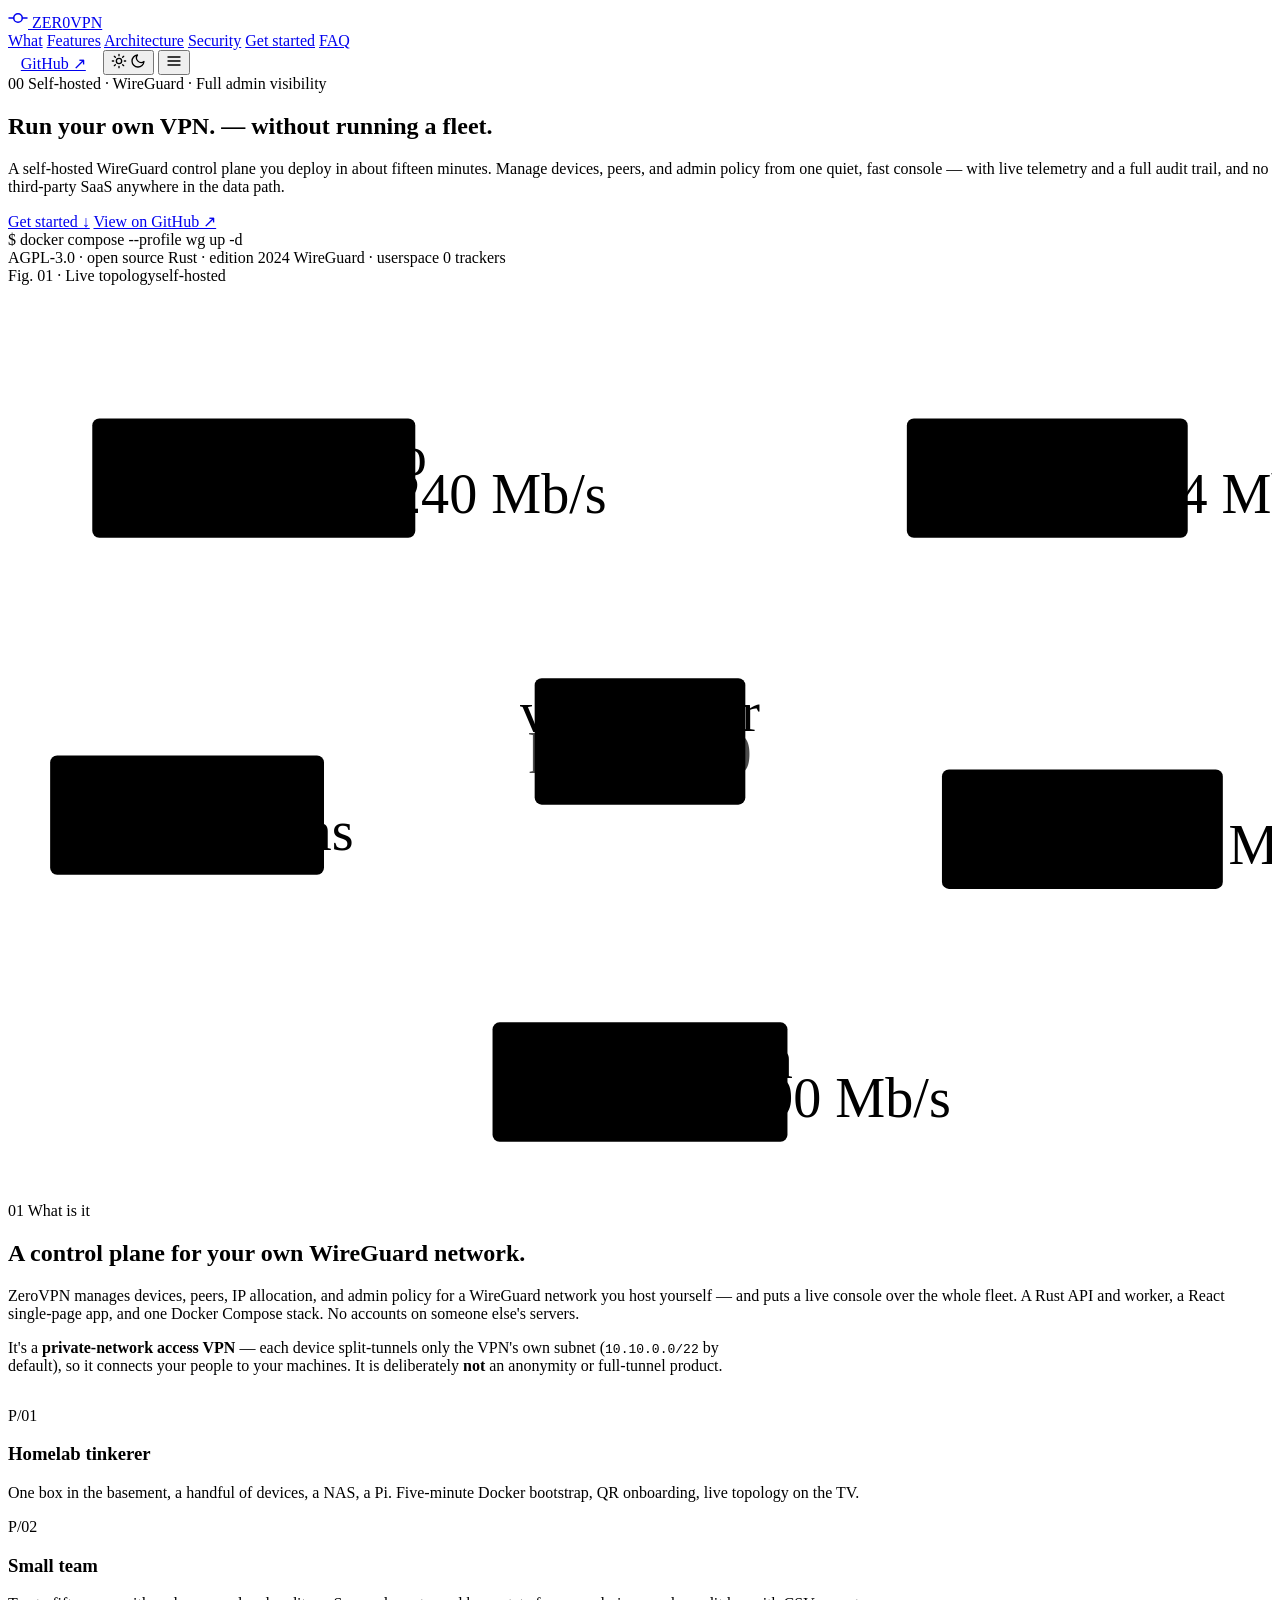
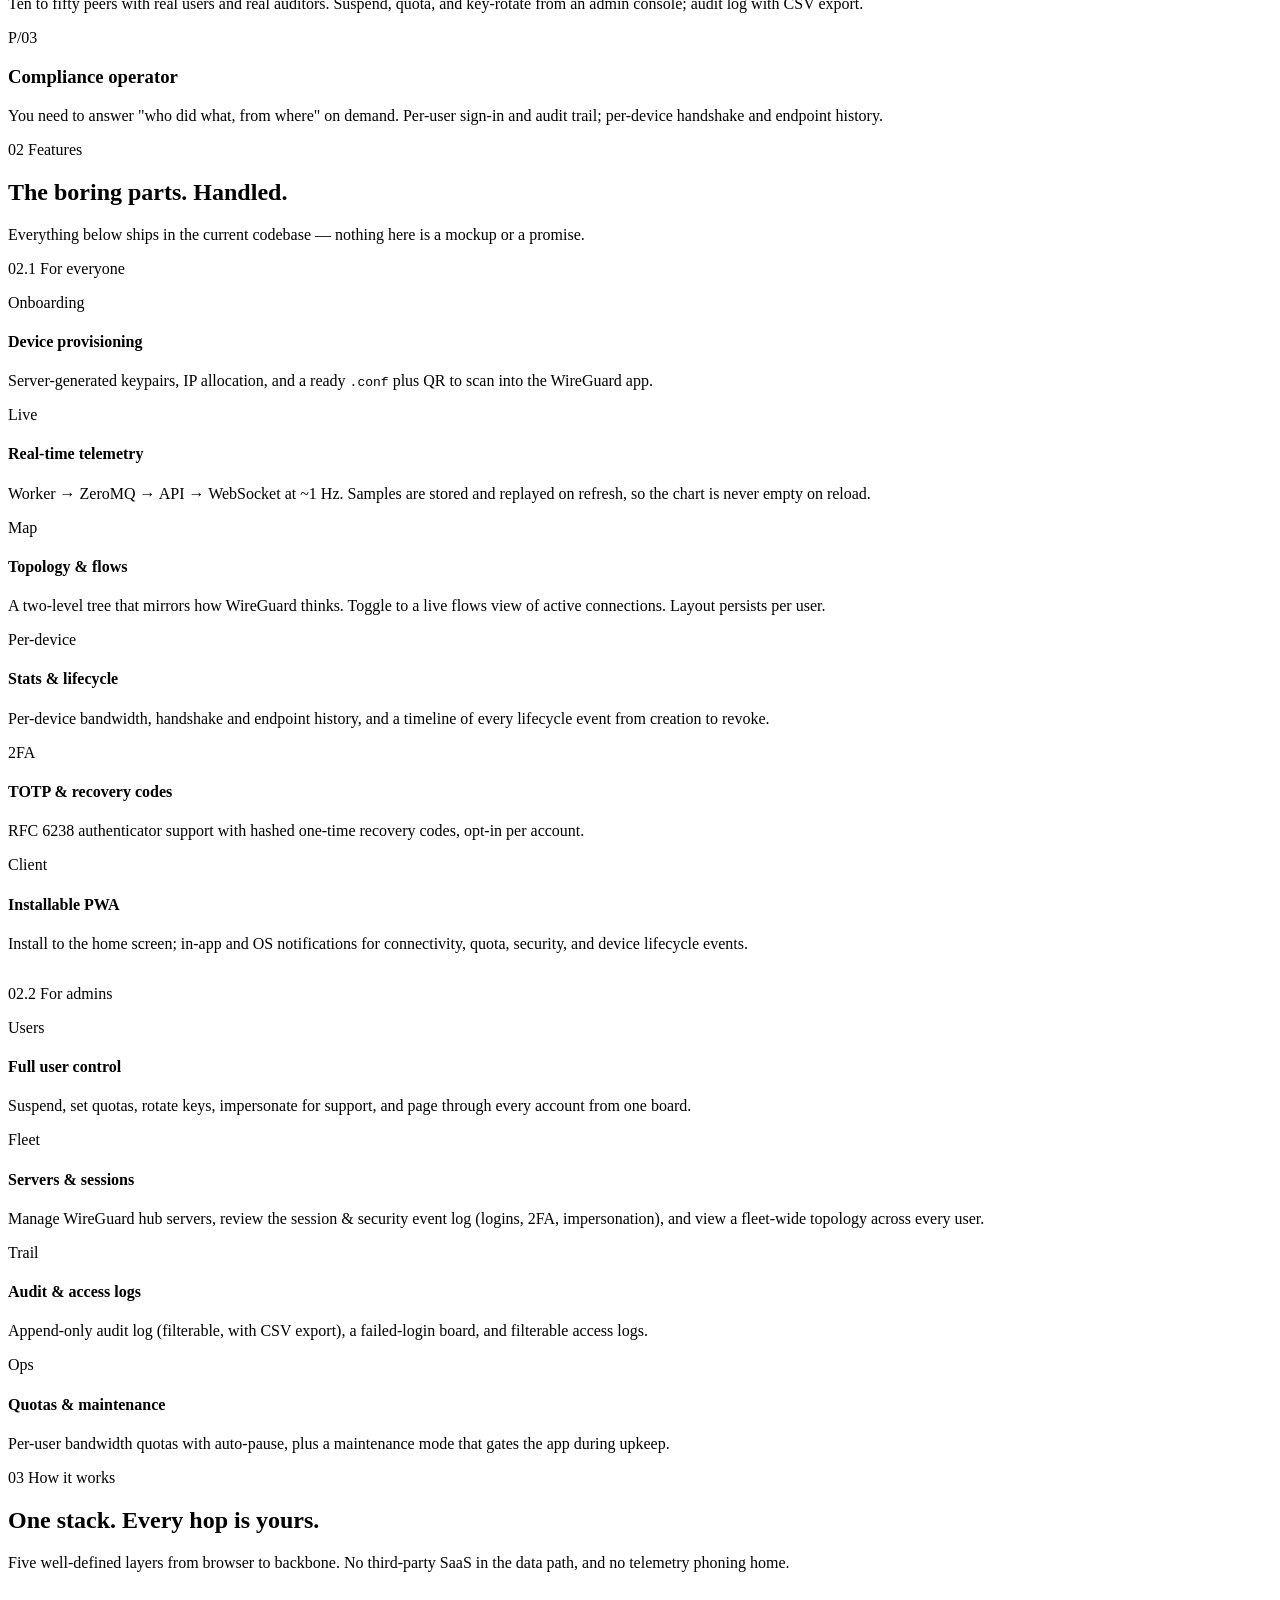
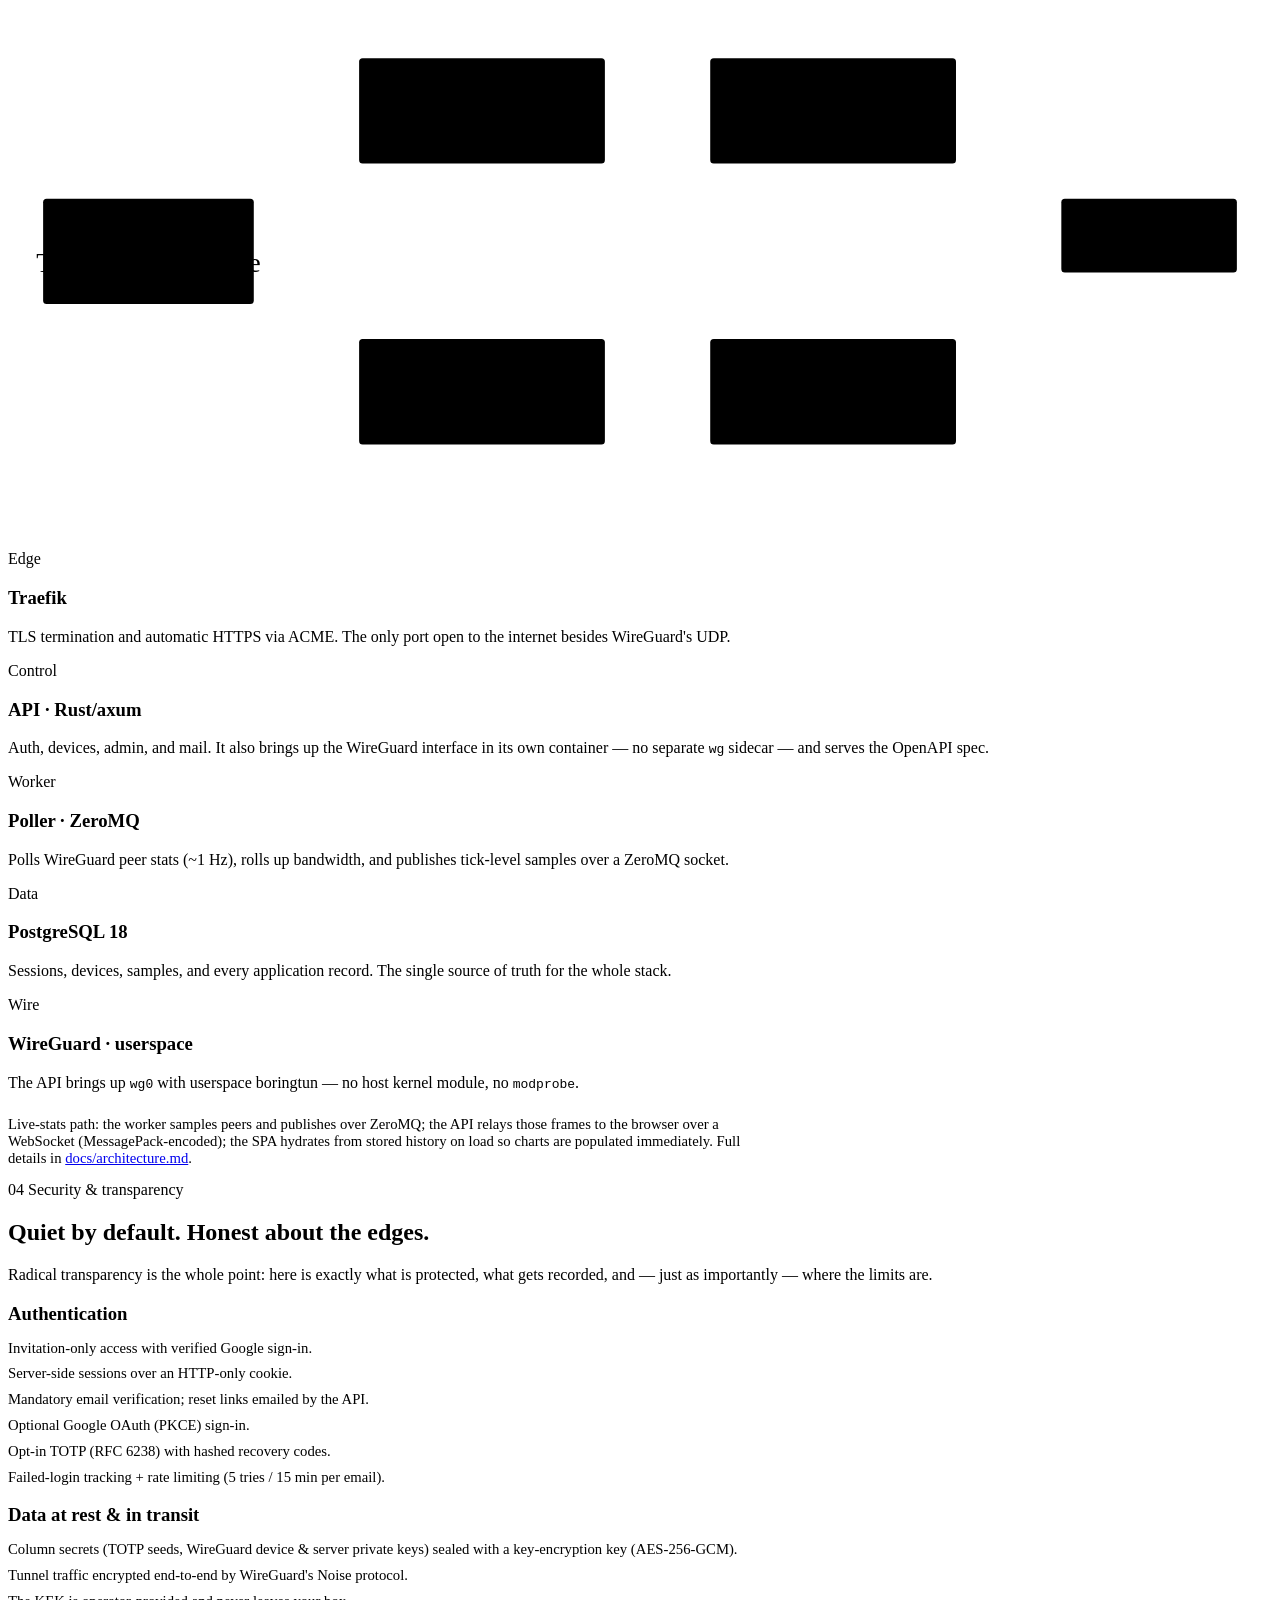
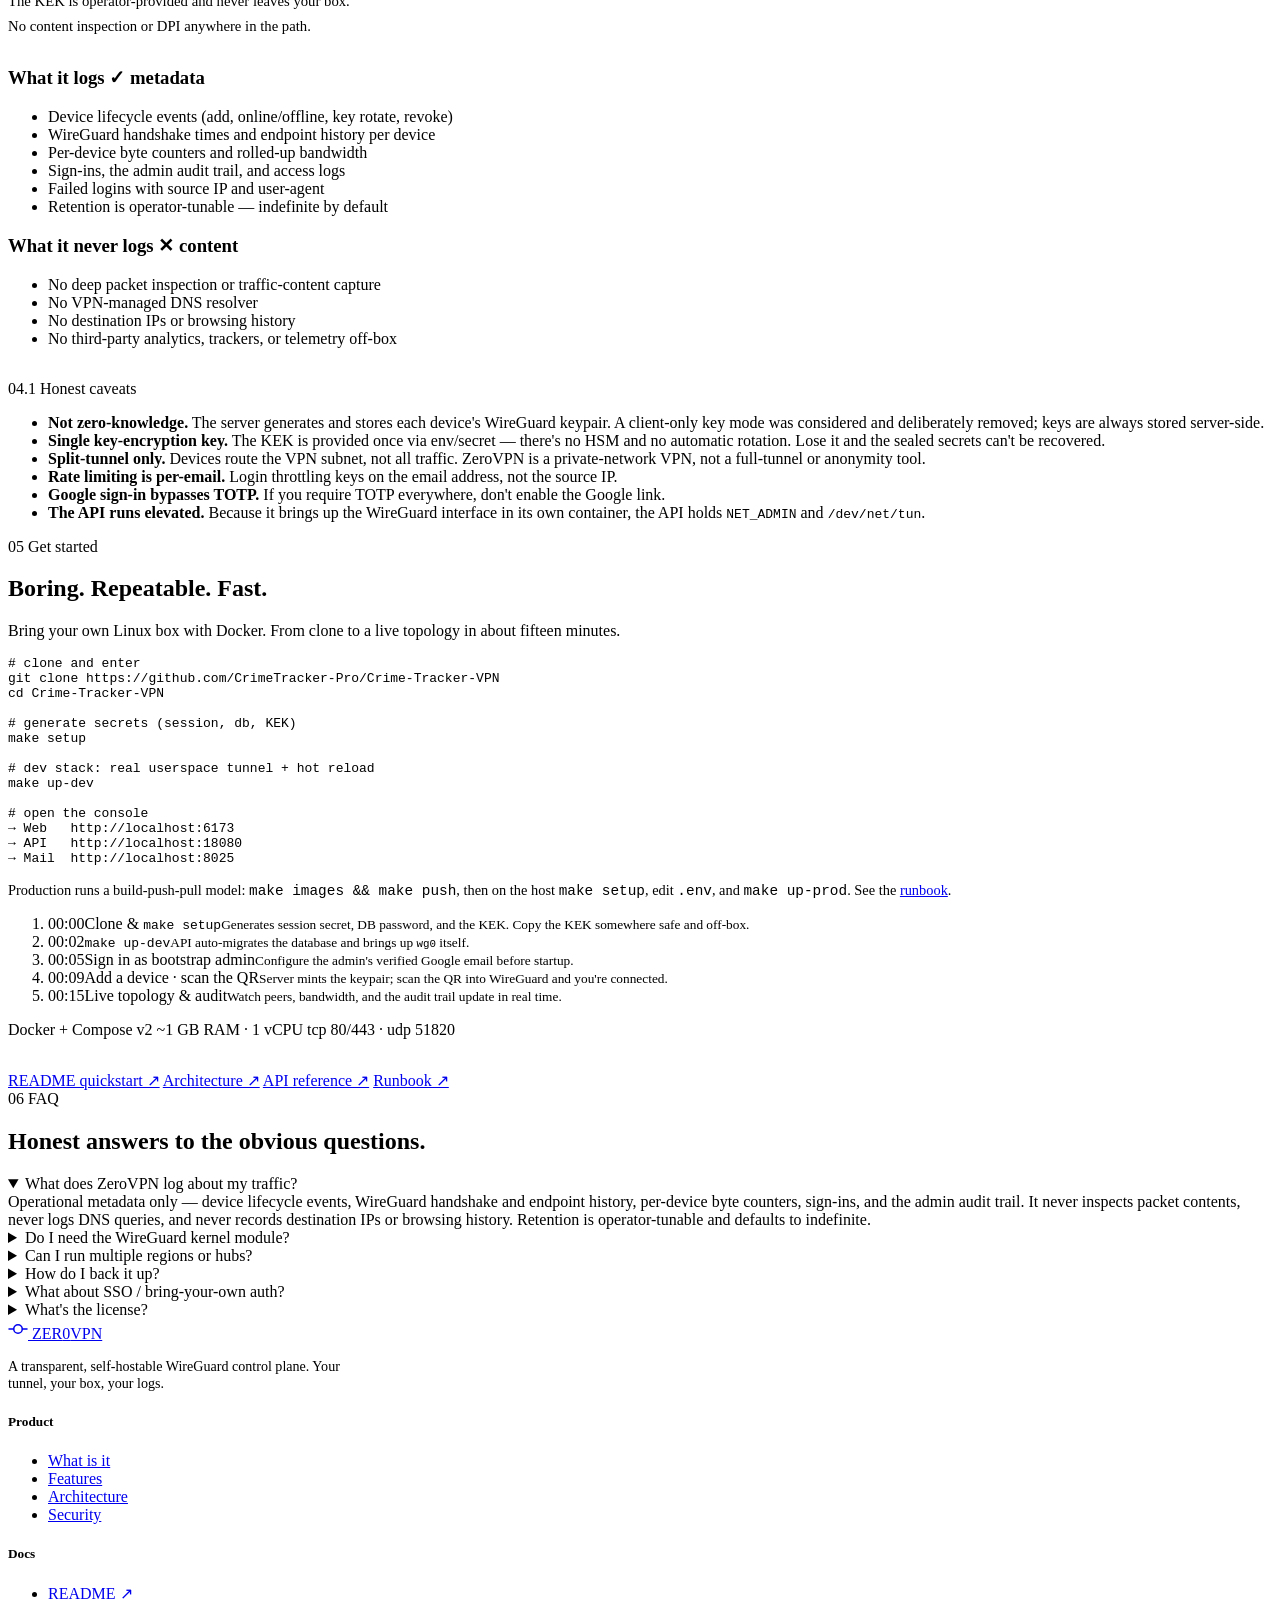
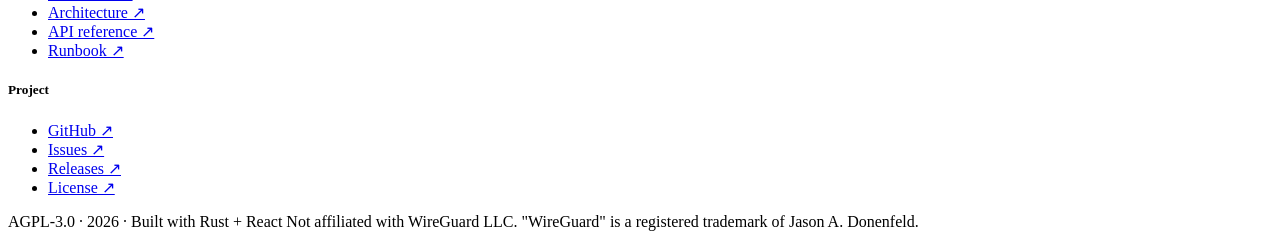
==== docs/index.html @ 0e9fadc2 "Enforce invite-only Google access and remove VPN DNS features" ====
<!doctype html>
<html lang="en">
  <head>
    <meta charset="utf-8" />
    <meta name="viewport" content="width=device-width, initial-scale=1" />
    <title>ZeroVPN — Run your own VPN, without running a fleet</title>
    <meta
      name="description"
      content="ZeroVPN is a self-hosted WireGuard control plane you deploy in ~15 minutes. Manage devices, peers, and admin policy from one fast console — live telemetry, full audit trails, no third-party SaaS in the data path. Open source, AGPL-3.0."
    />
    <link rel="canonical" href="https://bhadri01.github.io/ZeroVPN/" />
    <meta name="theme-color" content="#fafaf7" media="(prefers-color-scheme: light)" />
    <meta name="theme-color" content="#0a0a0a" media="(prefers-color-scheme: dark)" />
    <link rel="icon" href="./favicon.svg" type="image/svg+xml" />

    <!-- Open Graph -->
    <meta property="og:type" content="website" />
    <meta property="og:title" content="ZeroVPN — self-hosted WireGuard, boring by design" />
    <meta
      property="og:description"
      content="A transparent, self-hostable WireGuard control plane. Devices, live telemetry, full admin visibility. Deploy in ~15 minutes. AGPL-3.0."
    />
    <meta property="og:url" content="https://bhadri01.github.io/ZeroVPN/" />
    <meta name="twitter:card" content="summary" />

    <!-- Anti-FOUC theme bootstrap: set the class before first paint. -->
    <script>
      (function () {
        try {
          var saved = localStorage.getItem("zv-theme");
          var dark =
            saved === "dark" ||
            (!saved &&
              window.matchMedia &&
              window.matchMedia("(prefers-color-scheme: dark)").matches);
          if (dark) document.documentElement.classList.add("dark");
        } catch (e) {}
      })();
    </script>
    <link rel="stylesheet" href="./site.css" />
  </head>
  <body>
    <!-- ── Nav ─────────────────────────────────────────────────────────── -->
    <header class="nav">
      <div class="zv-wrap nav-inner">
        <a href="#top" class="wordmark" aria-label="ZeroVPN home">
          <svg width="20" height="20" viewBox="0 0 20 20" fill="none" aria-hidden="true">
            <line x1="1" y1="10" x2="5.5" y2="10" stroke="currentColor" stroke-width="1.5" stroke-linecap="round" />
            <line x1="14.5" y1="10" x2="19" y2="10" stroke="currentColor" stroke-width="1.5" stroke-linecap="round" />
            <circle cx="10" cy="10" r="4.25" stroke="currentColor" stroke-width="1.5" />
            <circle cx="10" cy="10" r="1.6" fill="var(--primary)" />
          </svg>
          <span>ZER<span class="zero">0</span>VPN</span>
        </a>

        <nav class="nav-links" id="nav-links" aria-label="Primary">
          <a href="#what">What</a>
          <a href="#features">Features</a>
          <a href="#architecture">Architecture</a>
          <a href="#security">Security</a>
          <a href="#get-started">Get started</a>
          <a href="#faq">FAQ</a>
        </nav>

        <div class="nav-actions">
          <a
            class="btn btn-ghost"
            href="https://github.com/CrimeTracker-Pro/Crime-Tracker-VPN"
            style="padding: 0.4rem 0.8rem"
            >GitHub ↗</a
          >
          <button
            class="icon-btn theme-toggle"
            id="theme-toggle"
            type="button"
            aria-label="Toggle dark mode"
          >
            <svg class="sun" width="16" height="16" viewBox="0 0 24 24" fill="none" stroke="currentColor" stroke-width="2" stroke-linecap="round">
              <circle cx="12" cy="12" r="4" />
              <path d="M12 2v2M12 20v2M2 12h2M20 12h2M5 5l1.5 1.5M17.5 17.5 19 19M5 19l1.5-1.5M17.5 6.5 19 5" />
            </svg>
            <svg class="moon" width="16" height="16" viewBox="0 0 24 24" fill="none" stroke="currentColor" stroke-width="2" stroke-linecap="round" stroke-linejoin="round">
              <path d="M21 12.8A9 9 0 1 1 11.2 3a7 7 0 0 0 9.8 9.8z" />
            </svg>
          </button>
          <button class="icon-btn" id="nav-menu-btn" type="button" aria-label="Menu" aria-expanded="false">
            <svg width="16" height="16" viewBox="0 0 24 24" fill="none" stroke="currentColor" stroke-width="2" stroke-linecap="round">
              <path d="M3 6h18M3 12h18M3 18h18" />
            </svg>
          </button>
        </div>
      </div>
    </header>

    <main id="top">
      <!-- ── 00 · Hero ─────────────────────────────────────────────────── -->
      <section class="hero" id="hero">
        <div class="zv-wrap hero-grid">
          <div>
            <span class="eyebrow"><span class="num">00</span> Self-hosted · WireGuard · Full admin visibility</span>
            <h1>
              Run your own VPN.
              <span class="sub">— without running a fleet.</span>
            </h1>
            <p class="lead">
              A self-hosted WireGuard control plane you deploy in about fifteen
              minutes. Manage devices, peers, and admin policy from one quiet,
              fast console — with live telemetry and a full audit trail, and no
              third-party SaaS anywhere in the data path.
            </p>
            <div class="hero-cta">
              <a class="btn btn-primary" href="#get-started">Get started ↓</a>
              <a class="btn btn-ghost" href="https://github.com/CrimeTracker-Pro/Crime-Tracker-VPN">View on GitHub ↗</a>
            </div>
            <div class="kbd">
              <span class="prompt">$</span>
              <span class="mono">docker compose --profile wg up -d</span>
              <span class="caret" aria-hidden="true"></span>
            </div>
            <div class="trust">
              <span class="pill"><span class="dot"></span> AGPL-3.0 · open source</span>
              <span class="pill">Rust · edition 2024</span>
              <span class="pill">WireGuard · userspace</span>
              <span class="pill">0 trackers</span>
            </div>
          </div>

          <!-- Hero figure: static topology mock in the app's visual language -->
          <div class="hero-fig">
            <div class="fig-cap"><span>Fig. 01 · Live topology</span><span>self-hosted</span></div>
            <svg viewBox="0 0 360 260" width="100%" role="img" aria-label="Diagram: a VPN hub connected to five devices across three users">
              <!-- edges -->
              <path class="topo-edge" d="M180 130 L70 55" />
              <path class="topo-edge" d="M180 130 L300 55" />
              <path class="topo-edge" d="M180 130 L55 150" />
              <path class="topo-edge" d="M180 130 L305 155" />
              <path class="topo-edge" d="M180 130 L180 225" />
              <!-- hub -->
              <rect class="topo-node topo-hub" x="150" y="112" width="60" height="36" rx="2" />
              <text class="topo-hub-t" x="180" y="127" text-anchor="middle">vpn-server</text>
              <text class="topo-hub-t" x="180" y="139" text-anchor="middle" opacity="0.7">hub · wg0</text>
              <!-- devices -->
              <g>
                <rect class="topo-node" x="24" y="38" width="92" height="34" rx="2" />
                <text class="topo-t" x="34" y="54">macbook-pro</text>
                <text class="topo-r" x="34" y="65">▲ 182 · ▼ 240 Mb/s</text>
              </g>
              <g>
                <rect class="topo-node" x="256" y="38" width="80" height="34" rx="2" />
                <text class="topo-t" x="266" y="54">pixel-8</text>
                <text class="topo-r" x="266" y="65">▲ 8 · ▼ 44 Mb/s</text>
              </g>
              <g>
                <rect class="topo-node" x="12" y="134" width="78" height="34" rx="2" />
                <text class="topo-t" x="22" y="150">ipad</text>
                <text class="topo-r" x="22" y="161">idle · 12s hs</text>
              </g>
              <g>
                <rect class="topo-node" x="266" y="138" width="80" height="34" rx="2" />
                <text class="topo-t" x="276" y="154">nas</text>
                <text class="topo-r" x="276" y="165">▲ 4 · ▼ 2 Mb/s</text>
              </g>
              <g>
                <rect class="topo-node" x="138" y="210" width="84" height="34" rx="2" />
                <text class="topo-t" x="148" y="226">workstation</text>
                <text class="topo-r" x="148" y="237">▲ 61 · ▼ 90 Mb/s</text>
              </g>
              <circle class="topo-core" cx="158" cy="120" r="2.2" />
            </svg>
          </div>
        </div>
      </section>

      <!-- ── 01 · What is ZeroVPN ──────────────────────────────────────── -->
      <section id="what">
        <div class="zv-wrap">
          <div class="section-head">
            <span class="eyebrow"><span class="num">01</span> What is it</span>
            <h2>A control plane for your own WireGuard network.</h2>
            <p>
              ZeroVPN manages devices, peers, IP allocation, and admin policy for
              a WireGuard network you host yourself — and puts a live console over
              the whole fleet. A Rust API and worker, a React single-page app, and
              one Docker Compose stack. No accounts on someone else's servers.
            </p>
          </div>

          <p style="max-width: 46rem; color: var(--muted-foreground); margin-bottom: 2rem">
            It's a <b style="color: var(--foreground)">private-network access VPN</b> —
            each device split-tunnels only the VPN's own subnet
            (<code class="mono">10.10.0.0/22</code> by default), so it connects your
            people to your machines. It is deliberately <b style="color: var(--foreground)">not</b>
            an anonymity or full-tunnel product.
          </p>

          <div class="grid grid-3">
            <div class="cell persona">
              <span class="lbl mono">P/01</span>
              <h3>Homelab tinkerer</h3>
              <p>One box in the basement, a handful of devices, a NAS, a Pi. Five-minute Docker bootstrap, QR onboarding, live topology on the TV.</p>
            </div>
            <div class="cell persona">
              <span class="lbl mono">P/02</span>
              <h3>Small team</h3>
              <p>Ten to fifty peers with real users and real auditors. Suspend, quota, and key-rotate from an admin console; audit log with CSV export.</p>
            </div>
            <div class="cell persona">
              <span class="lbl mono">P/03</span>
              <h3>Compliance operator</h3>
              <p>You need to answer "who did what, from where" on demand. Per-user sign-in and audit trail; per-device handshake and endpoint history.</p>
            </div>
          </div>
        </div>
      </section>

      <!-- ── 02 · Features ─────────────────────────────────────────────── -->
      <section id="features">
        <div class="zv-wrap">
          <div class="section-head">
            <span class="eyebrow"><span class="num">02</span> Features</span>
            <h2>The boring parts. Handled.</h2>
            <p>Everything below ships in the current codebase — nothing here is a mockup or a promise.</p>
          </div>

          <p class="eyebrow" style="margin-bottom: 1rem"><span class="num accent">02.1</span> For everyone</p>
          <div class="feat" style="margin-bottom: 2rem">
            <div class="item">
              <span class="lbl">Onboarding</span>
              <h4>Device provisioning</h4>
              <p>Server-generated keypairs, IP allocation, and a ready <code class="mono">.conf</code> plus QR to scan into the WireGuard app.</p>
            </div>
            <div class="item">
              <span class="lbl">Live</span>
              <h4>Real-time telemetry</h4>
              <p>Worker → ZeroMQ → API → WebSocket at ~1 Hz. Samples are stored and replayed on refresh, so the chart is never empty on reload.</p>
            </div>
            <div class="item">
              <span class="lbl">Map</span>
              <h4>Topology &amp; flows</h4>
              <p>A two-level tree that mirrors how WireGuard thinks. Toggle to a live flows view of active connections. Layout persists per user.</p>
            </div>
            <div class="item">
              <span class="lbl">Per-device</span>
              <h4>Stats &amp; lifecycle</h4>
              <p>Per-device bandwidth, handshake and endpoint history, and a timeline of every lifecycle event from creation to revoke.</p>
            </div>
            <div class="item">
              <span class="lbl">2FA</span>
              <h4>TOTP &amp; recovery codes</h4>
              <p>RFC 6238 authenticator support with hashed one-time recovery codes, opt-in per account.</p>
            </div>
            <div class="item">
              <span class="lbl">Client</span>
              <h4>Installable PWA</h4>
              <p>Install to the home screen; in-app and OS notifications for connectivity, quota, security, and device lifecycle events.</p>
            </div>
          </div>

          <p class="eyebrow" style="margin-bottom: 1rem"><span class="num accent">02.2</span> For admins</p>
          <div class="feat">
            <div class="item">
              <span class="lbl">Users</span>
              <h4>Full user control</h4>
              <p>Suspend, set quotas, rotate keys, impersonate for support, and page through every account from one board.</p>
            </div>
            <div class="item">
              <span class="lbl">Fleet</span>
              <h4>Servers &amp; sessions</h4>
              <p>Manage WireGuard hub servers, review the session &amp; security event log (logins, 2FA, impersonation), and view a fleet-wide topology across every user.</p>
            </div>
            <div class="item">
              <span class="lbl">Trail</span>
              <h4>Audit &amp; access logs</h4>
              <p>Append-only audit log (filterable, with CSV export), a failed-login board, and filterable access logs.</p>
            </div>
            <div class="item">
              <span class="lbl">Ops</span>
              <h4>Quotas &amp; maintenance</h4>
              <p>Per-user bandwidth quotas with auto-pause, plus a maintenance mode that gates the app during upkeep.</p>
            </div>
          </div>
        </div>
      </section>

      <!-- ── 03 · Architecture ─────────────────────────────────────────── -->
      <section id="architecture">
        <div class="zv-wrap">
          <div class="section-head">
            <span class="eyebrow"><span class="num">03</span> How it works</span>
            <h2>One stack. Every hop is yours.</h2>
            <p>
              Five well-defined layers from browser to backbone. No third-party
              SaaS in the data path, and no telemetry phoning home.
            </p>
          </div>

          <div class="diagram" style="margin-bottom: 2rem">
            <svg viewBox="0 0 720 300" width="100%" role="img" aria-label="Architecture diagram of the ZeroVPN stack">
              <!-- edge -->
              <rect class="arch-box" x="20" y="120" width="120" height="60" rx="2" />
              <text class="arch-t" x="80" y="146" text-anchor="middle">Traefik</text>
              <text class="arch-s" x="80" y="162" text-anchor="middle">TLS · ACME · edge</text>

              <!-- web -->
              <rect class="arch-box" x="200" y="40" width="140" height="60" rx="2" />
              <text class="arch-t" x="270" y="66" text-anchor="middle">Web SPA</text>
              <text class="arch-s" x="270" y="82" text-anchor="middle">React · Vite · PWA</text>

              <!-- api -->
              <rect class="arch-box" x="200" y="200" width="140" height="60" rx="2" />
              <text class="arch-t" x="270" y="226" text-anchor="middle">API · axum</text>
              <text class="arch-s" x="270" y="242" text-anchor="middle">auth · devices · mail</text>

              <!-- worker -->
              <rect class="arch-box" x="400" y="200" width="140" height="60" rx="2" />
              <text class="arch-t" x="470" y="226" text-anchor="middle">Worker</text>
              <text class="arch-s" x="470" y="242" text-anchor="middle">poller · ZeroMQ pub</text>

              <!-- wireguard -->
              <rect class="arch-box arch-box" x="400" y="40" width="140" height="60" rx="2" style="stroke: var(--primary)" />
              <text class="arch-t" x="470" y="66" text-anchor="middle">WireGuard</text>
              <text class="arch-s" x="470" y="82" text-anchor="middle">boringtun · userspace</text>
              <circle class="arch-accent" cx="415" cy="55" r="3" />

              <!-- data -->
              <rect class="arch-box" x="600" y="120" width="100" height="42" rx="2" />
              <text class="arch-t" x="650" y="146" text-anchor="middle">Postgres</text>

              <!-- links -->
              <path class="arch-line" d="M140 140 L200 70" />
              <path class="arch-line" d="M140 160 L200 230" />
              <path class="arch-line" d="M340 230 L400 230" />
              <path class="arch-line" d="M340 210 L400 90" />
              <path class="arch-line" d="M340 220 L600 150" />
              <path class="arch-line" d="M470 200 L470 100" stroke-dasharray="3 3" />
              <path class="arch-line" d="M270 200 L470 100" stroke-dasharray="3 3" />
            </svg>
          </div>

          <div class="grid grid-3">
            <div class="cell"><span class="lbl">Edge</span><h3>Traefik</h3><p>TLS termination and automatic HTTPS via ACME. The only port open to the internet besides WireGuard's UDP.</p></div>
            <div class="cell"><span class="lbl">Control</span><h3>API · Rust/axum</h3><p>Auth, devices, admin, and mail. It also brings up the WireGuard interface in its own container — no separate <code class="mono">wg</code> sidecar — and serves the OpenAPI spec.</p></div>
            <div class="cell"><span class="lbl">Worker</span><h3>Poller · ZeroMQ</h3><p>Polls WireGuard peer stats (~1 Hz), rolls up bandwidth, and publishes tick-level samples over a ZeroMQ socket.</p></div>
            <div class="cell"><span class="lbl">Data</span><h3>PostgreSQL 18</h3><p>Sessions, devices, samples, and every application record. The single source of truth for the whole stack.</p></div>
            <div class="cell"><span class="lbl">Wire</span><h3>WireGuard · userspace</h3><p>The API brings up <code class="mono">wg0</code> with userspace boringtun — no host kernel module, no <code class="mono">modprobe</code>.</p></div>
          </div>

          <p style="color: var(--muted-foreground); font-size: 0.92rem; margin-top: 1.5rem; max-width: 46rem">
            Live-stats path: the worker samples peers and publishes over ZeroMQ;
            the API relays those frames to the browser over a WebSocket
            (MessagePack-encoded); the SPA hydrates from stored history on load so
            charts are populated immediately. Full details in
            <a class="accent" href="./architecture.md">docs/architecture.md</a>.
          </p>
        </div>
      </section>

      <!-- ── 04 · Security ─────────────────────────────────────────────── -->
      <section id="security">
        <div class="zv-wrap">
          <div class="section-head">
            <span class="eyebrow"><span class="num">04</span> Security &amp; transparency</span>
            <h2>Quiet by default. Honest about the edges.</h2>
            <p>
              Radical transparency is the whole point: here is exactly what is
              protected, what gets recorded, and — just as importantly — where the
              limits are.
            </p>
          </div>

          <div class="split-2" style="margin-bottom: 2rem">
            <div class="card">
              <h3 style="margin-bottom: 0.8rem">Authentication</h3>
              <ul style="list-style: none; padding: 0; display: grid; gap: 0.55rem; color: var(--muted-foreground); font-size: 0.92rem">
                <li>Invitation-only access with verified Google sign-in.</li>
                <li>Server-side sessions over an HTTP-only cookie.</li>
                <li>Mandatory email verification; reset links emailed by the API.</li>
                <li>Optional Google OAuth (PKCE) sign-in.</li>
                <li>Opt-in TOTP (RFC 6238) with hashed recovery codes.</li>
                <li>Failed-login tracking + rate limiting (5 tries / 15 min per email).</li>
              </ul>
            </div>
            <div class="card">
              <h3 style="margin-bottom: 0.8rem">Data at rest &amp; in transit</h3>
              <ul style="list-style: none; padding: 0; display: grid; gap: 0.55rem; color: var(--muted-foreground); font-size: 0.92rem">
                <li>Column secrets (TOTP seeds, WireGuard device &amp; server private keys) sealed with a key-encryption key (AES-256-GCM).</li>
                <li>Tunnel traffic encrypted end-to-end by WireGuard's Noise protocol.</li>
                <li>The KEK is operator-provided and never leaves your box.</li>
                <li>No content inspection or DPI anywhere in the path.</li>
              </ul>
            </div>
          </div>

          <div class="ledger" style="margin-bottom: 2rem">
            <div class="yes">
              <h3>What it logs <span class="mono" style="color: var(--status-online)">✓ metadata</span></h3>
              <ul>
                <li>Device lifecycle events (add, online/offline, key rotate, revoke)</li>
                <li>WireGuard handshake times and endpoint history per device</li>
                <li>Per-device byte counters and rolled-up bandwidth</li>
                <li>Sign-ins, the admin audit trail, and access logs</li>
                <li>Failed logins with source IP and user-agent</li>
                <li>Retention is operator-tunable — indefinite by default</li>
              </ul>
            </div>
            <div class="no">
              <h3>What it never logs <span class="mono" style="color: var(--status-revoked)">✕ content</span></h3>
              <ul>
                <li>No deep packet inspection or traffic-content capture</li>
                <li>No VPN-managed DNS resolver</li>
                <li>No destination IPs or browsing history</li>
                <li>No third-party analytics, trackers, or telemetry off-box</li>
              </ul>
            </div>
          </div>

          <span class="eyebrow"><span class="num accent">04.1</span> Honest caveats</span>
          <ul class="caveats">
            <li><b>Not zero-knowledge.</b> The server generates and stores each device's WireGuard keypair. A client-only key mode was considered and deliberately removed; keys are always stored server-side.</li>
            <li><b>Single key-encryption key.</b> The KEK is provided once via env/secret — there's no HSM and no automatic rotation. Lose it and the sealed secrets can't be recovered.</li>
            <li><b>Split-tunnel only.</b> Devices route the VPN subnet, not all traffic. ZeroVPN is a private-network VPN, not a full-tunnel or anonymity tool.</li>
            <li><b>Rate limiting is per-email.</b> Login throttling keys on the email address, not the source IP.</li>
            <li><b>Google sign-in bypasses TOTP.</b> If you require TOTP everywhere, don't enable the Google link.</li>
            <li><b>The API runs elevated.</b> Because it brings up the WireGuard interface in its own container, the API holds <code class="mono">NET_ADMIN</code> and <code class="mono">/dev/net/tun</code>.</li>
          </ul>
        </div>
      </section>

      <!-- ── 05 · Get started ──────────────────────────────────────────── -->
      <section id="get-started">
        <div class="zv-wrap">
          <div class="section-head">
            <span class="eyebrow"><span class="num">05</span> Get started</span>
            <h2>Boring. Repeatable. Fast.</h2>
            <p>Bring your own Linux box with Docker. From clone to a live topology in about fifteen minutes.</p>
          </div>

          <div class="split-2">
            <div>
              <pre class="code"><span class="c"># clone and enter</span>
git clone https://github.com/CrimeTracker-Pro/Crime-Tracker-VPN
cd Crime-Tracker-VPN

<span class="c"># generate secrets (session, db, KEK)</span>
make setup

<span class="c"># dev stack: real userspace tunnel + hot reload</span>
make up-dev

<span class="c"># open the console</span>
<span class="k">→</span> Web   http://localhost:6173
<span class="k">→</span> API   http://localhost:18080
<span class="k">→</span> Mail  http://localhost:8025</pre>
              <p style="color: var(--muted-foreground); font-size: 0.9rem; margin-top: 1rem">
                Production runs a build-push-pull model: <code class="mono">make images &amp;&amp; make push</code>,
                then on the host <code class="mono">make setup</code>, edit <code class="mono">.env</code>,
                and <code class="mono">make up-prod</code>. See the
                <a class="accent" href="./runbook.md">runbook</a>.
              </p>
            </div>

            <div>
              <ol class="timeline">
                <li><span class="t mono">00:00</span><span class="d">Clone &amp; <code class="mono">make setup</code><small>Generates session secret, DB password, and the KEK. Copy the KEK somewhere safe and off-box.</small></span></li>
                <li><span class="t mono">00:02</span><span class="d"><code class="mono">make up-dev</code><small>API auto-migrates the database and brings up <code class="mono">wg0</code> itself.</small></span></li>
                <li><span class="t mono">00:05</span><span class="d">Sign in as bootstrap admin<small>Configure the admin's verified Google email before startup.</small></span></li>
                <li><span class="t mono">00:09</span><span class="d">Add a device · scan the QR<small>Server mints the keypair; scan the QR into WireGuard and you're connected.</small></span></li>
                <li><span class="t mono">00:15</span><span class="d">Live topology &amp; audit<small>Watch peers, bandwidth, and the audit trail update in real time.</small></span></li>
              </ol>
              <div class="stack">
                <span class="pill">Docker + Compose v2</span>
                <span class="pill">~1 GB RAM · 1 vCPU</span>
                <span class="pill">tcp 80/443 · udp 51820</span>
              </div>
            </div>
          </div>

          <div class="stack" style="margin-top: 2rem">
            <a class="btn btn-ghost" href="https://github.com/CrimeTracker-Pro/Crime-Tracker-VPN#quickstart">README quickstart ↗</a>
            <a class="btn btn-ghost" href="./architecture.md">Architecture ↗</a>
            <a class="btn btn-ghost" href="./API.md">API reference ↗</a>
            <a class="btn btn-ghost" href="./runbook.md">Runbook ↗</a>
          </div>
        </div>
      </section>

      <!-- ── 06 · FAQ ──────────────────────────────────────────────────── -->
      <section id="faq">
        <div class="zv-wrap">
          <div class="section-head">
            <span class="eyebrow"><span class="num">06</span> FAQ</span>
            <h2>Honest answers to the obvious questions.</h2>
          </div>

          <div class="faq">
            <details open>
              <summary>What does ZeroVPN log about my traffic?</summary>
              <div class="answer">Operational metadata only — device lifecycle events, WireGuard handshake and endpoint history, per-device byte counters, sign-ins, and the admin audit trail. It never inspects packet contents, never logs DNS queries, and never records destination IPs or browsing history. Retention is operator-tunable and defaults to indefinite.</div>
            </details>
            <details>
              <summary>Do I need the WireGuard kernel module?</summary>
              <div class="answer">No. The API brings up the tunnel with <code>userspace boringtun</code> baked into its image, in both dev and production — no <code>modprobe</code>, no <code>/lib/modules</code>, no host kernel dependency.</div>
            </details>
            <details>
              <summary>Can I run multiple regions or hubs?</summary>
              <div class="answer">You can register multiple WireGuard hub servers today and manage them from the admin console. Automatic multi-region failover is on the roadmap, not shipped — the site won't pretend otherwise.</div>
            </details>
            <details>
              <summary>How do I back it up?</summary>
              <div class="answer">Bring your own <code>pg_dump</code> of PostgreSQL plus a copy of <code>secrets/</code> and <code>.env</code> on a schedule. Guard the KEK above all else: without it, the sealed TOTP seeds and WireGuard private keys can't be decrypted.</div>
            </details>
            <details>
              <summary>What about SSO / bring-your-own auth?</summary>
              <div class="answer">Verified Google sign-in is the only login method, with optional account TOTP. New accounts require an administrator invitation and email-link verification.</div>
            </details>
            <details>
              <summary>What's the license?</summary>
              <div class="answer">AGPL-3.0-or-later. Because of the AGPL's §13 network-use clause, if you run a modified version as a network service you must offer its corresponding source to your users. Self-hosting an unmodified copy for yourself or your team has no such obligation.</div>
            </details>
          </div>
        </div>
      </section>
    </main>

    <!-- ── 07 · Footer ─────────────────────────────────────────────────── -->
    <footer>
      <div class="zv-wrap">
        <div class="foot-grid">
          <div>
            <a href="#top" class="wordmark" aria-label="ZeroVPN">
              <svg width="20" height="20" viewBox="0 0 20 20" fill="none" aria-hidden="true">
                <line x1="1" y1="10" x2="5.5" y2="10" stroke="currentColor" stroke-width="1.5" stroke-linecap="round" />
                <line x1="14.5" y1="10" x2="19" y2="10" stroke="currentColor" stroke-width="1.5" stroke-linecap="round" />
                <circle cx="10" cy="10" r="4.25" stroke="currentColor" stroke-width="1.5" />
                <circle cx="10" cy="10" r="1.6" fill="var(--primary)" />
              </svg>
              <span>ZER<span class="zero">0</span>VPN</span>
            </a>
            <p style="color: var(--muted-foreground); font-size: 0.88rem; margin-top: 0.9rem; max-width: 22rem">
              A transparent, self-hostable WireGuard control plane. Your tunnel, your box, your logs.
            </p>
          </div>
          <div>
            <h5>Product</h5>
            <ul>
              <li><a href="#what">What is it</a></li>
              <li><a href="#features">Features</a></li>
              <li><a href="#architecture">Architecture</a></li>
              <li><a href="#security">Security</a></li>
            </ul>
          </div>
          <div>
            <h5>Docs</h5>
            <ul>
              <li><a href="https://github.com/CrimeTracker-Pro/Crime-Tracker-VPN#readme">README ↗</a></li>
              <li><a href="./architecture.md">Architecture ↗</a></li>
              <li><a href="./API.md">API reference ↗</a></li>
              <li><a href="./runbook.md">Runbook ↗</a></li>
            </ul>
          </div>
          <div>
            <h5>Project</h5>
            <ul>
              <li><a href="https://github.com/CrimeTracker-Pro/Crime-Tracker-VPN">GitHub ↗</a></li>
              <li><a href="https://github.com/CrimeTracker-Pro/Crime-Tracker-VPN/issues">Issues ↗</a></li>
              <li><a href="https://github.com/CrimeTracker-Pro/Crime-Tracker-VPN/releases">Releases ↗</a></li>
              <li><a href="https://github.com/CrimeTracker-Pro/Crime-Tracker-VPN/blob/main/LICENSE">License ↗</a></li>
            </ul>
          </div>
        </div>
        <div class="foot-bottom">
          <span>AGPL-3.0 · <span id="year">2026</span> · Built with Rust + React</span>
          <span>Not affiliated with WireGuard LLC. "WireGuard" is a registered trademark of Jason A. Donenfeld.</span>
        </div>
      </div>
    </footer>

    <script>
      (function () {
        var root = document.documentElement;
        // Theme toggle
        var toggle = document.getElementById("theme-toggle");
        if (toggle) {
          toggle.addEventListener("click", function () {
            var dark = root.classList.toggle("dark");
            try {
              localStorage.setItem("zv-theme", dark ? "dark" : "light");
            } catch (e) {}
          });
        }
        // Mobile nav
        var menuBtn = document.getElementById("nav-menu-btn");
        var links = document.getElementById("nav-links");
        if (menuBtn && links) {
          menuBtn.addEventListener("click", function () {
            var open = links.classList.toggle("open");
            menuBtn.setAttribute("aria-expanded", open ? "true" : "false");
          });
          links.addEventListener("click", function (e) {
            if (e.target.tagName === "A") {
              links.classList.remove("open");
              menuBtn.setAttribute("aria-expanded", "false");
            }
          });
        }
        // Year
        try {
          document.getElementById("year").textContent = new Date().getFullYear();
        } catch (e) {}
      })();
    </script>
  </body>
</html>
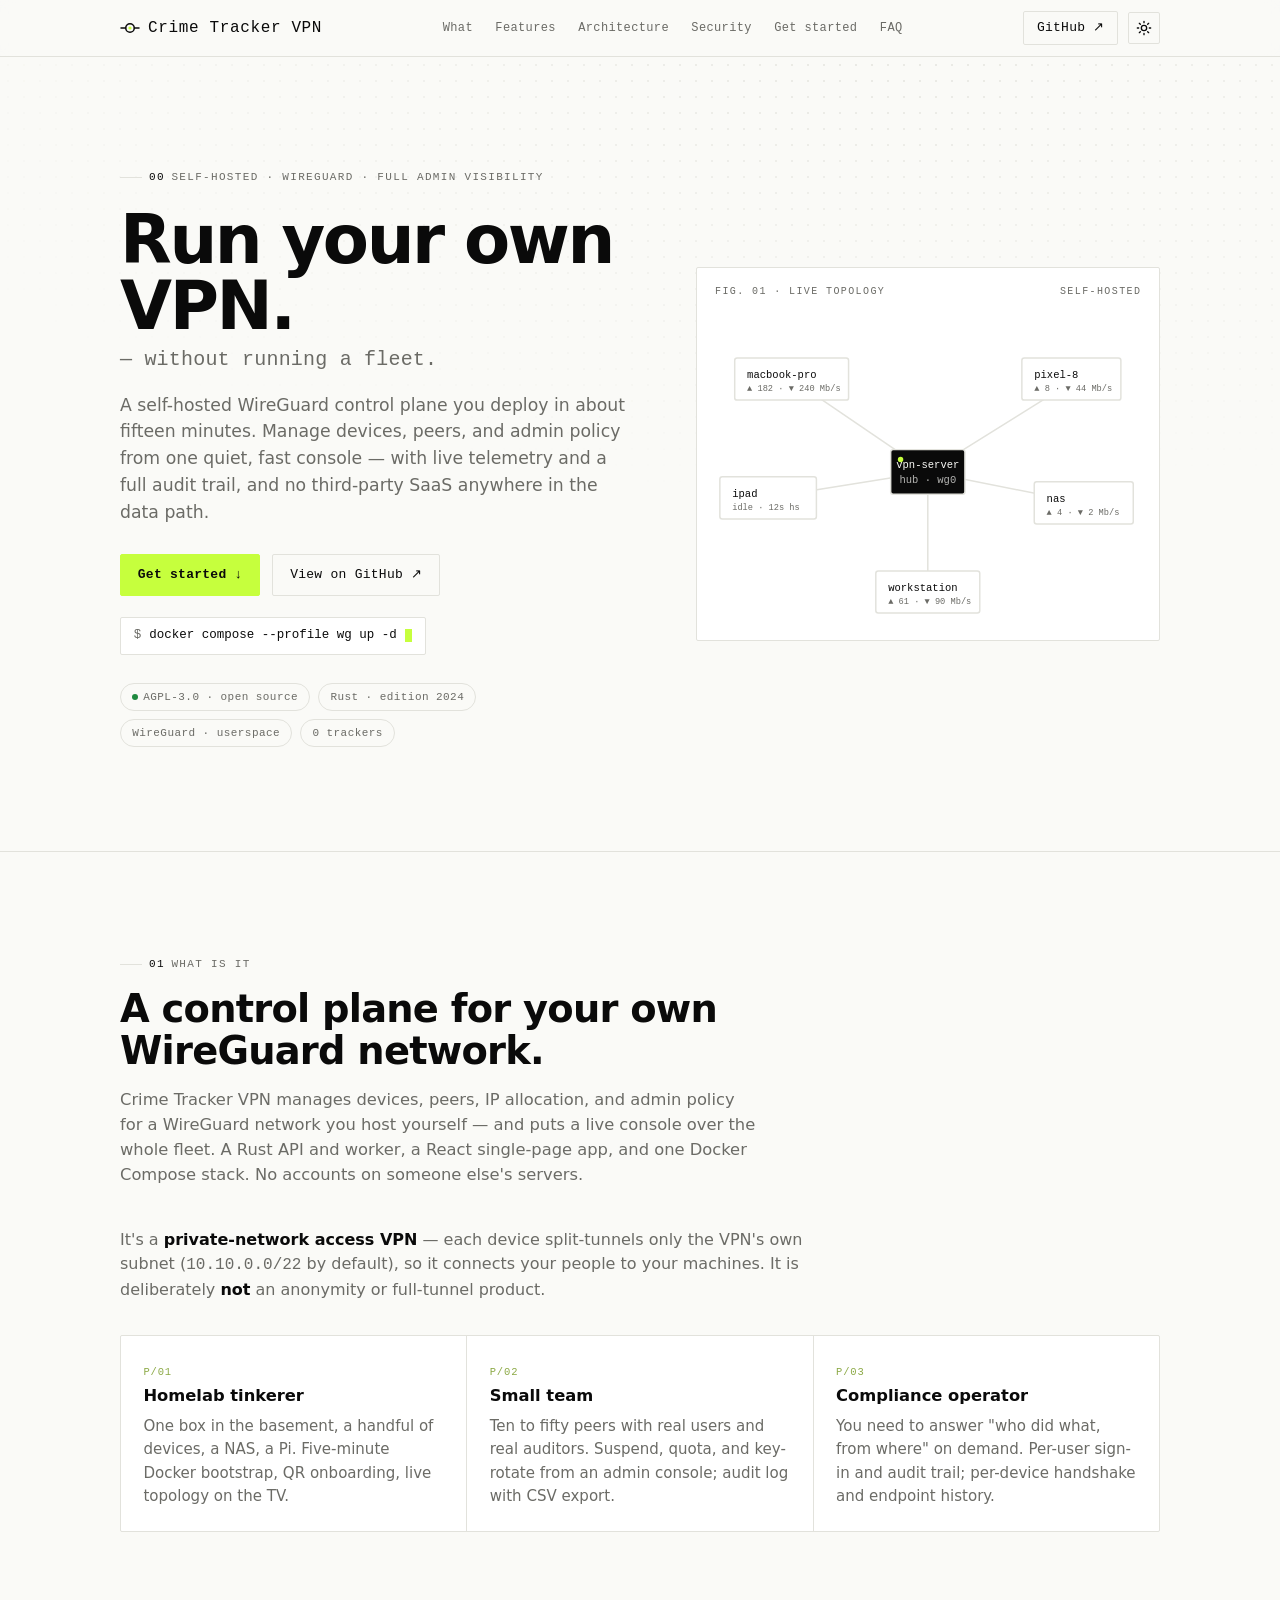
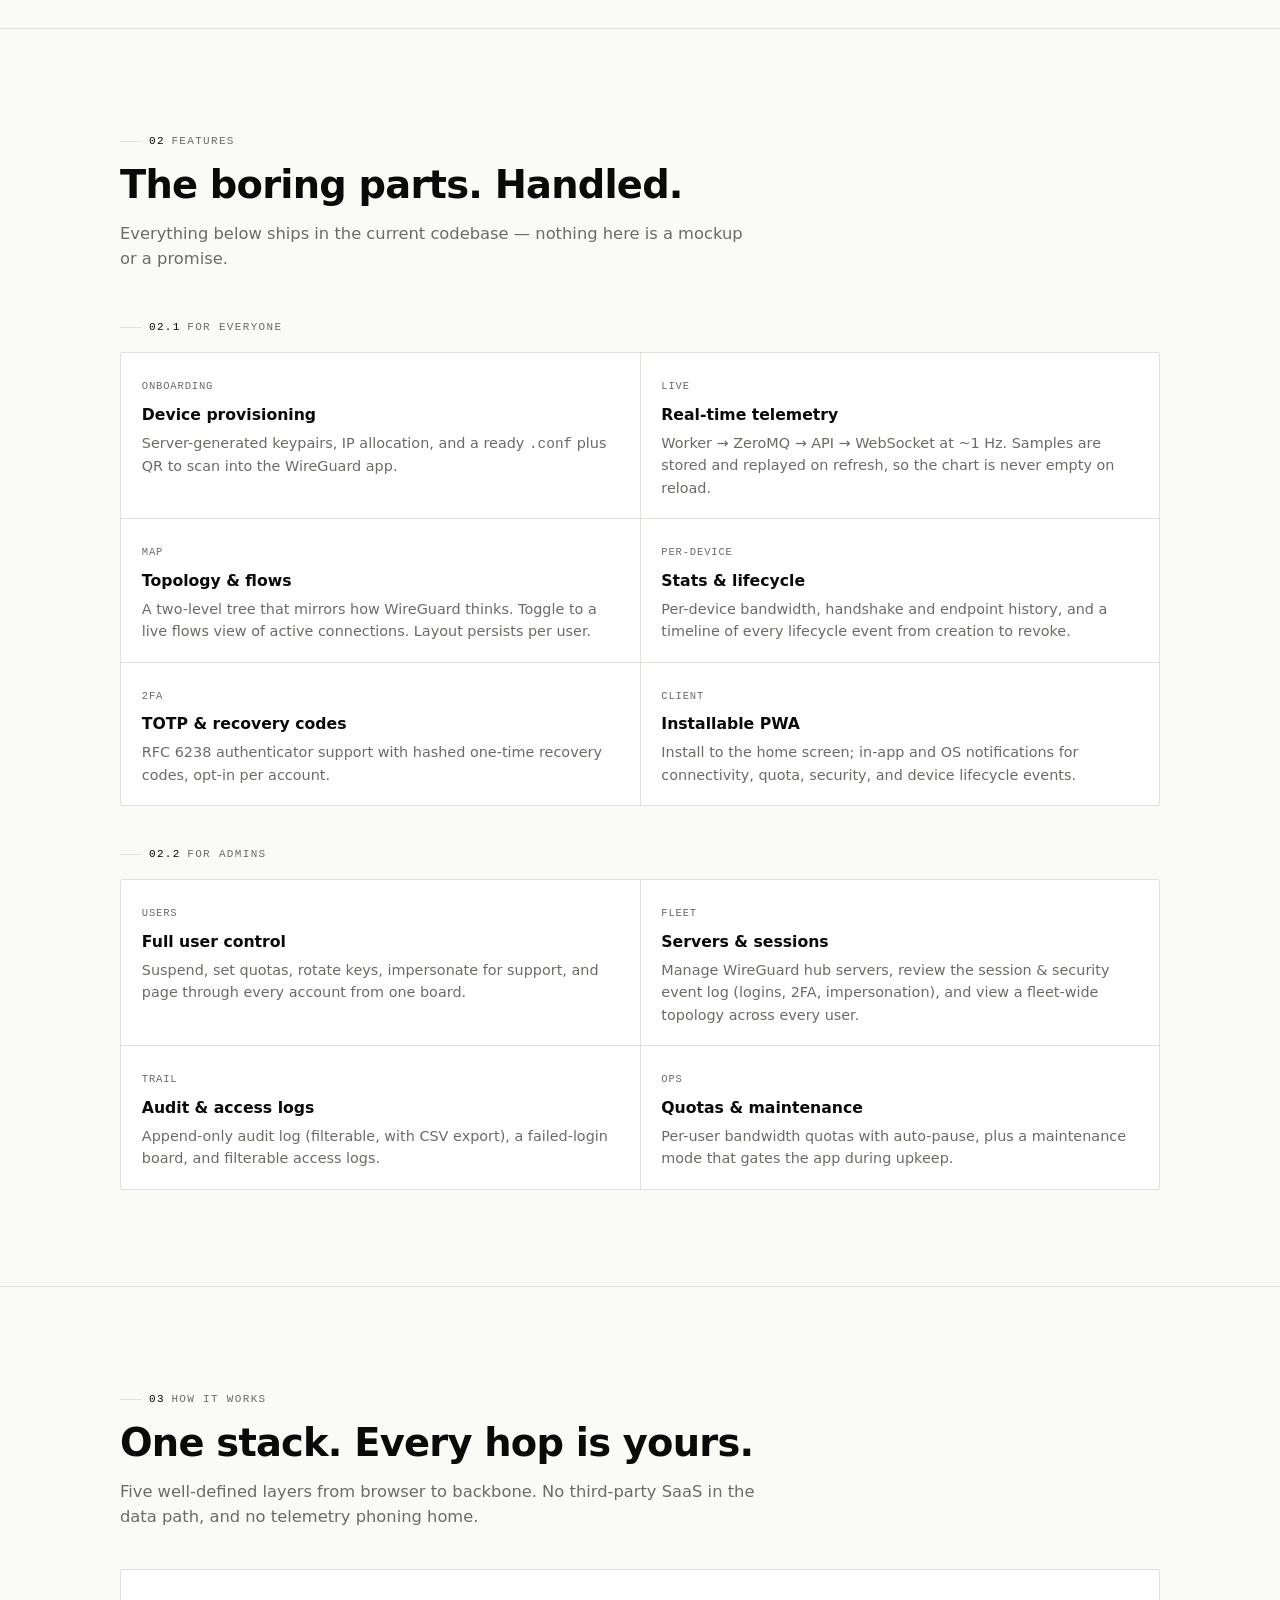
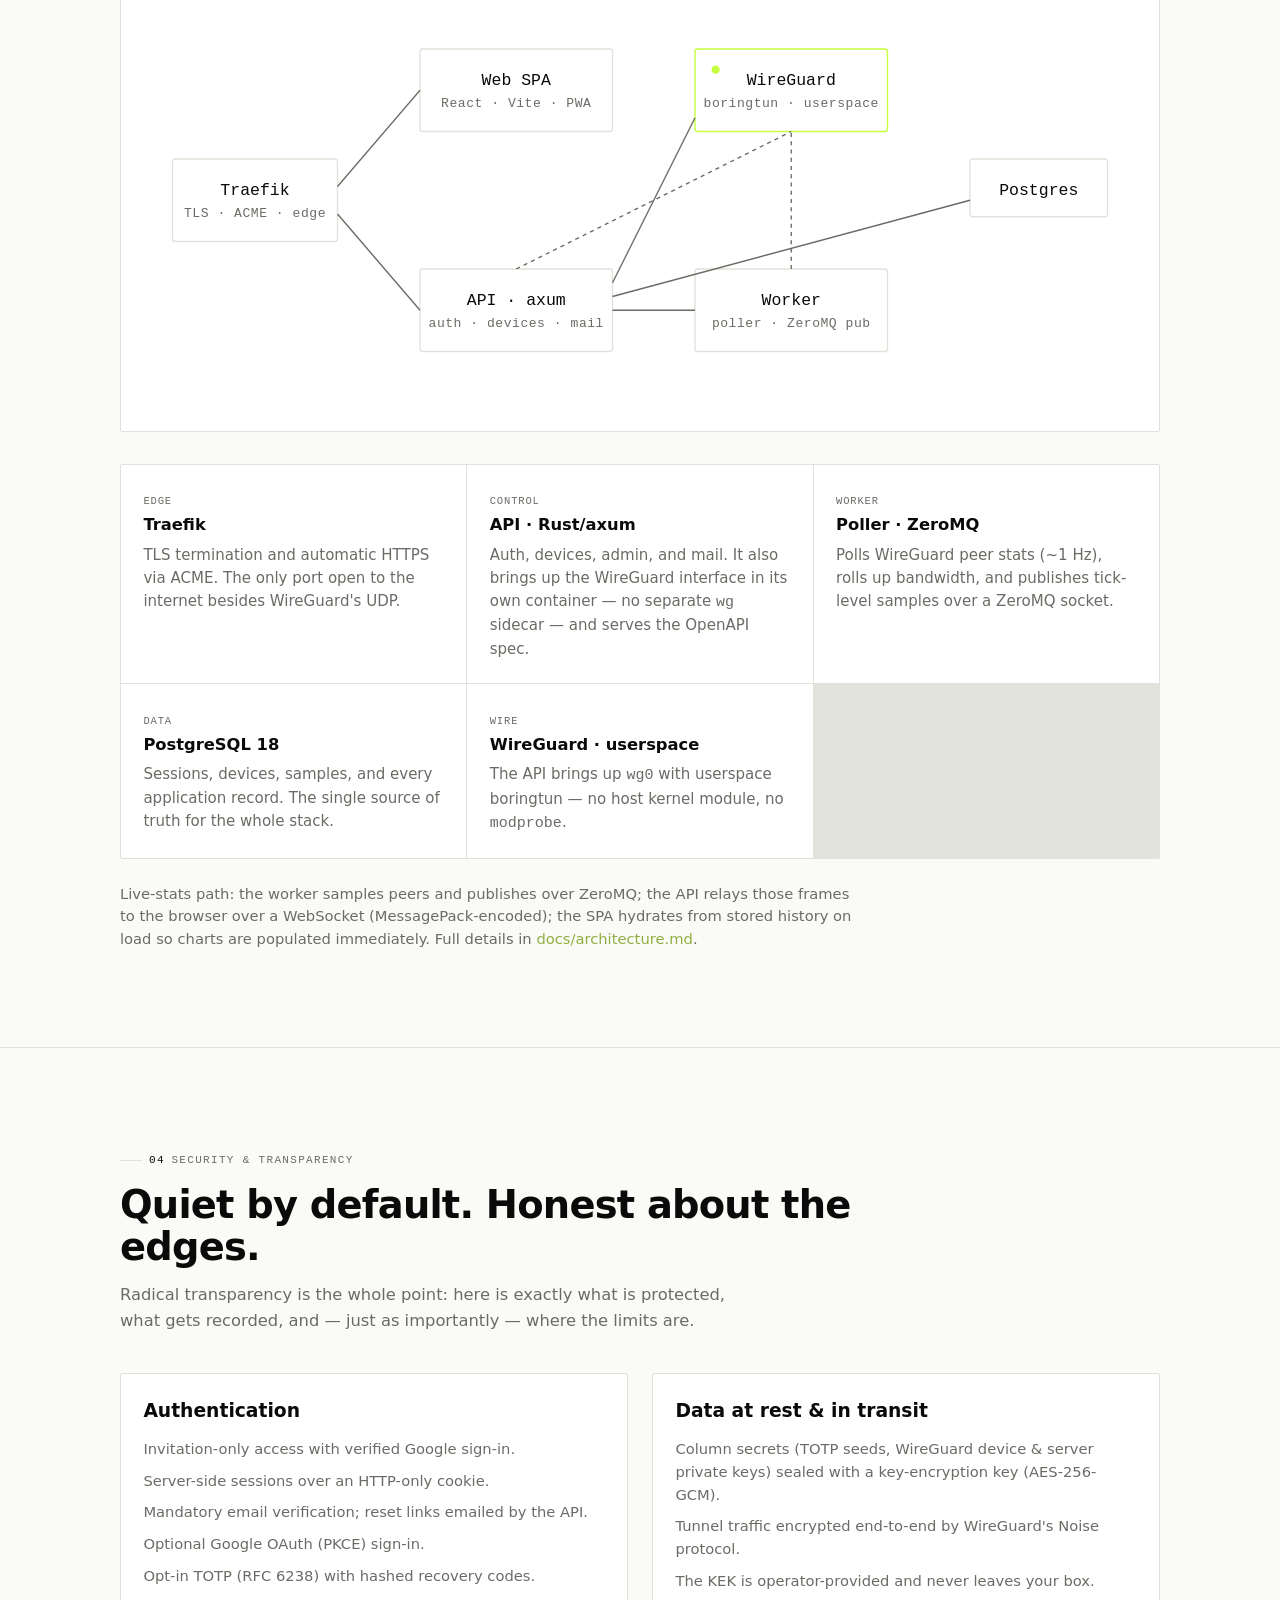
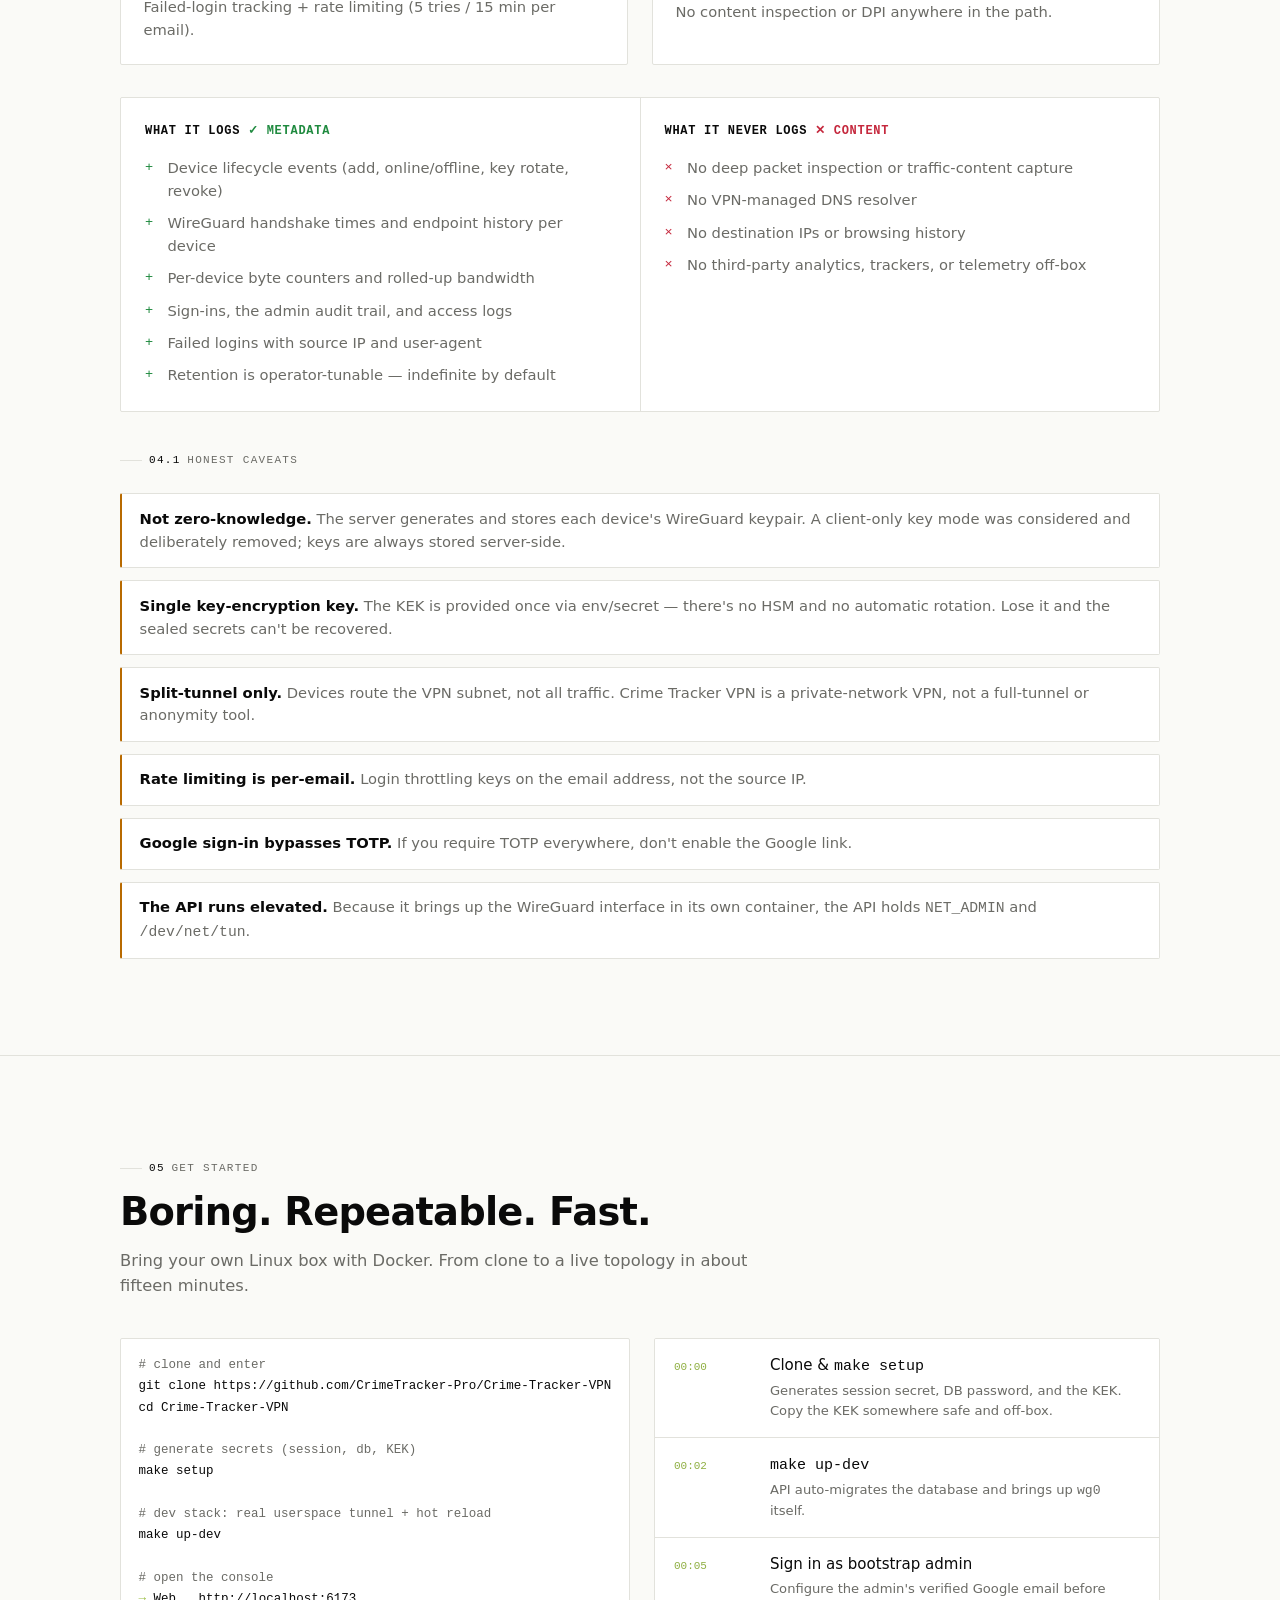
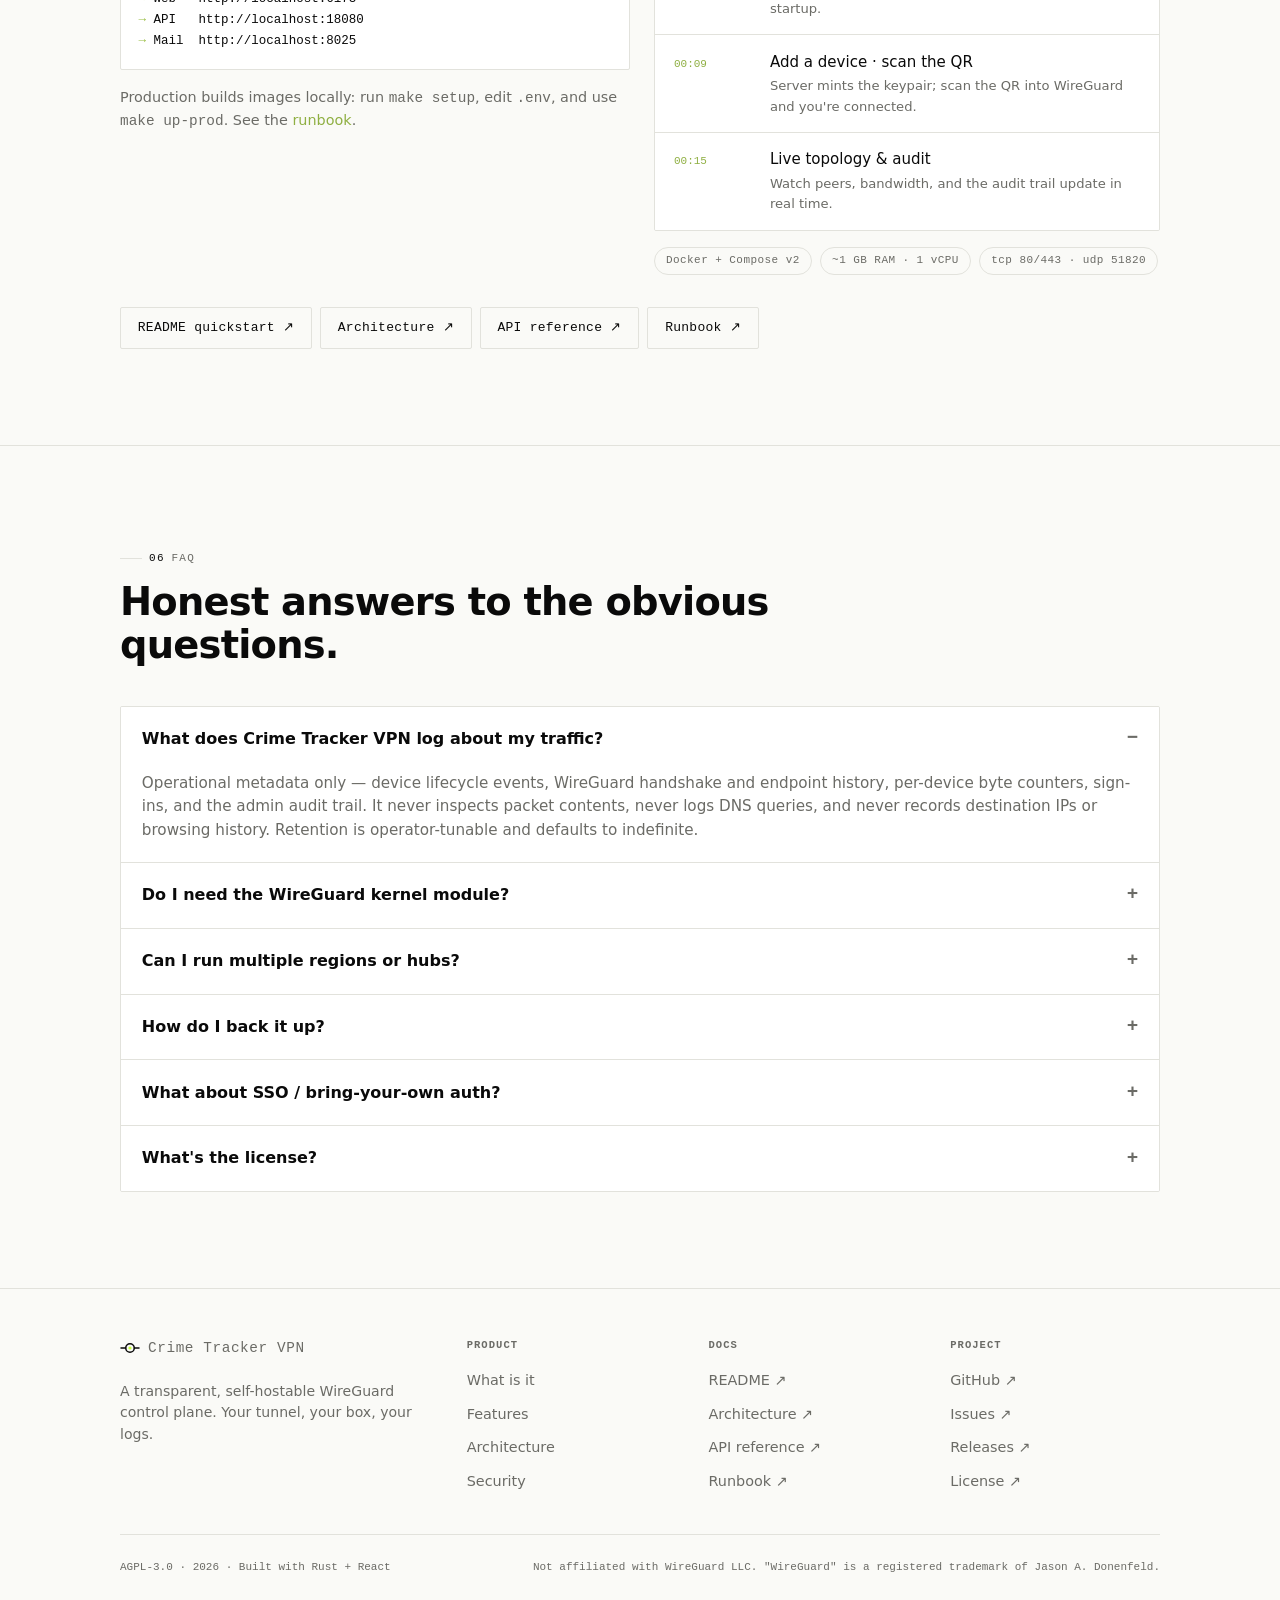
==== commit 50b6adb3: "Rebrand VPN runtime and app as Crime Tracker VPN" ====
--- a/docs/index.html
+++ b/docs/index.html
@@ -3,24 +3,22 @@
   <head>
     <meta charset="utf-8" />
     <meta name="viewport" content="width=device-width, initial-scale=1" />
-    <title>ZeroVPN — Run your own VPN, without running a fleet</title>
+    <title>Crime Tracker VPN — Run your own VPN, without running a fleet</title>
     <meta
       name="description"
-      content="ZeroVPN is a self-hosted WireGuard control plane you deploy in ~15 minutes. Manage devices, peers, and admin policy from one fast console — live telemetry, full audit trails, no third-party SaaS in the data path. Open source, AGPL-3.0."
+      content="Crime Tracker VPN is a self-hosted WireGuard control plane you deploy in ~15 minutes. Manage devices, peers, and admin policy from one fast console — live telemetry, full audit trails, no third-party SaaS in the data path. Open source, AGPL-3.0."
     />
-    <link rel="canonical" href="https://bhadri01.github.io/ZeroVPN/" />
     <meta name="theme-color" content="#fafaf7" media="(prefers-color-scheme: light)" />
     <meta name="theme-color" content="#0a0a0a" media="(prefers-color-scheme: dark)" />
     <link rel="icon" href="./favicon.svg" type="image/svg+xml" />
 
     <!-- Open Graph -->
     <meta property="og:type" content="website" />
-    <meta property="og:title" content="ZeroVPN — self-hosted WireGuard, boring by design" />
+    <meta property="og:title" content="Crime Tracker VPN — self-hosted WireGuard, boring by design" />
     <meta
       property="og:description"
       content="A transparent, self-hostable WireGuard control plane. Devices, live telemetry, full admin visibility. Deploy in ~15 minutes. AGPL-3.0."
     />
-    <meta property="og:url" content="https://bhadri01.github.io/ZeroVPN/" />
     <meta name="twitter:card" content="summary" />
 
     <!-- Anti-FOUC theme bootstrap: set the class before first paint. -->
@@ -43,14 +41,14 @@
     <!-- ── Nav ─────────────────────────────────────────────────────────── -->
     <header class="nav">
       <div class="zv-wrap nav-inner">
-        <a href="#top" class="wordmark" aria-label="ZeroVPN home">
+        <a href="#top" class="wordmark" aria-label="Crime Tracker VPN home">
           <svg width="20" height="20" viewBox="0 0 20 20" fill="none" aria-hidden="true">
             <line x1="1" y1="10" x2="5.5" y2="10" stroke="currentColor" stroke-width="1.5" stroke-linecap="round" />
             <line x1="14.5" y1="10" x2="19" y2="10" stroke="currentColor" stroke-width="1.5" stroke-linecap="round" />
             <circle cx="10" cy="10" r="4.25" stroke="currentColor" stroke-width="1.5" />
             <circle cx="10" cy="10" r="1.6" fill="var(--primary)" />
           </svg>
-          <span>ZER<span class="zero">0</span>VPN</span>
+          <span>Crime Tracker VPN</span>
         </a>
 
         <nav class="nav-links" id="nav-links" aria-label="Primary">
@@ -171,14 +169,14 @@
         </div>
       </section>
 
-      <!-- ── 01 · What is ZeroVPN ──────────────────────────────────────── -->
+      <!-- ── 01 · What is Crime Tracker VPN ──────────────────────────────── -->
       <section id="what">
         <div class="zv-wrap">
           <div class="section-head">
             <span class="eyebrow"><span class="num">01</span> What is it</span>
             <h2>A control plane for your own WireGuard network.</h2>
             <p>
-              ZeroVPN manages devices, peers, IP allocation, and admin policy for
+              Crime Tracker VPN manages devices, peers, IP allocation, and admin policy for
               a WireGuard network you host yourself — and puts a live console over
               the whole fleet. A Rust API and worker, a React single-page app, and
               one Docker Compose stack. No accounts on someone else's servers.
@@ -295,7 +293,7 @@
           </div>
 
           <div class="diagram" style="margin-bottom: 2rem">
-            <svg viewBox="0 0 720 300" width="100%" role="img" aria-label="Architecture diagram of the ZeroVPN stack">
+            <svg viewBox="0 0 720 300" width="100%" role="img" aria-label="Architecture diagram of the Crime Tracker VPN stack">
               <!-- edge -->
               <rect class="arch-box" x="20" y="120" width="120" height="60" rx="2" />
               <text class="arch-t" x="80" y="146" text-anchor="middle">Traefik</text>
@@ -418,7 +416,7 @@
           <ul class="caveats">
             <li><b>Not zero-knowledge.</b> The server generates and stores each device's WireGuard keypair. A client-only key mode was considered and deliberately removed; keys are always stored server-side.</li>
             <li><b>Single key-encryption key.</b> The KEK is provided once via env/secret — there's no HSM and no automatic rotation. Lose it and the sealed secrets can't be recovered.</li>
-            <li><b>Split-tunnel only.</b> Devices route the VPN subnet, not all traffic. ZeroVPN is a private-network VPN, not a full-tunnel or anonymity tool.</li>
+            <li><b>Split-tunnel only.</b> Devices route the VPN subnet, not all traffic. Crime Tracker VPN is a private-network VPN, not a full-tunnel or anonymity tool.</li>
             <li><b>Rate limiting is per-email.</b> Login throttling keys on the email address, not the source IP.</li>
             <li><b>Google sign-in bypasses TOTP.</b> If you require TOTP everywhere, don't enable the Google link.</li>
             <li><b>The API runs elevated.</b> Because it brings up the WireGuard interface in its own container, the API holds <code class="mono">NET_ADMIN</code> and <code class="mono">/dev/net/tun</code>.</li>
@@ -452,9 +450,9 @@
 <span class="k">→</span> API   http://localhost:18080
 <span class="k">→</span> Mail  http://localhost:8025</pre>
               <p style="color: var(--muted-foreground); font-size: 0.9rem; margin-top: 1rem">
-                Production runs a build-push-pull model: <code class="mono">make images &amp;&amp; make push</code>,
-                then on the host <code class="mono">make setup</code>, edit <code class="mono">.env</code>,
-                and <code class="mono">make up-prod</code>. See the
+                Production builds images locally: run <code class="mono">make setup</code>,
+                edit <code class="mono">.env</code>, and use <code class="mono">make up-prod</code>.
+                See the
                 <a class="accent" href="./runbook.md">runbook</a>.
               </p>
             </div>
@@ -494,7 +492,7 @@
 
           <div class="faq">
             <details open>
-              <summary>What does ZeroVPN log about my traffic?</summary>
+              <summary>What does Crime Tracker VPN log about my traffic?</summary>
               <div class="answer">Operational metadata only — device lifecycle events, WireGuard handshake and endpoint history, per-device byte counters, sign-ins, and the admin audit trail. It never inspects packet contents, never logs DNS queries, and never records destination IPs or browsing history. Retention is operator-tunable and defaults to indefinite.</div>
             </details>
             <details>
@@ -527,14 +525,14 @@
       <div class="zv-wrap">
         <div class="foot-grid">
           <div>
-            <a href="#top" class="wordmark" aria-label="ZeroVPN">
+            <a href="#top" class="wordmark" aria-label="Crime Tracker VPN">
               <svg width="20" height="20" viewBox="0 0 20 20" fill="none" aria-hidden="true">
                 <line x1="1" y1="10" x2="5.5" y2="10" stroke="currentColor" stroke-width="1.5" stroke-linecap="round" />
                 <line x1="14.5" y1="10" x2="19" y2="10" stroke="currentColor" stroke-width="1.5" stroke-linecap="round" />
                 <circle cx="10" cy="10" r="4.25" stroke="currentColor" stroke-width="1.5" />
                 <circle cx="10" cy="10" r="1.6" fill="var(--primary)" />
               </svg>
-              <span>ZER<span class="zero">0</span>VPN</span>
+              <span>Crime Tracker VPN</span>
             </a>
             <p style="color: var(--muted-foreground); font-size: 0.88rem; margin-top: 0.9rem; max-width: 22rem">
               A transparent, self-hostable WireGuard control plane. Your tunnel, your box, your logs.
--- a/docs/site.css
+++ b/docs/site.css
@@ -0,0 +1,902 @@
+/* ============================================================================
+   Crime Tracker VPN — "The Spec Sheet" branding site
+   Standalone GitHub Pages stylesheet. Tokens are copied verbatim from the app's
+   default "swiss" theme (web/src/index.css) so the site and the console read as
+   one system. Plain CSS custom properties — no build step, no Tailwind.
+   NOTE: --primary (lime) is declared once in :root and intentionally NOT
+   redeclared in .dark, mirroring the app so the accent survives dark mode.
+   ========================================================================== */
+
+/* ── Self-hosted variable fonts (no external requests) ───────────────────── */
+@font-face {
+  font-family: "Geist Variable";
+  font-style: normal;
+  font-display: swap;
+  font-weight: 100 900;
+  src: url("./fonts/geist-latin-wght-normal.woff2") format("woff2");
+}
+@font-face {
+  font-family: "Geist Mono Variable";
+  font-style: normal;
+  font-display: swap;
+  font-weight: 100 900;
+  src: url("./fonts/geist-mono-latin-wght-normal.woff2") format("woff2");
+}
+
+/* ── Theme tokens (verbatim from the app's swiss theme) ──────────────────── */
+:root {
+  --background: #fafaf7;
+  --foreground: #0a0a0a;
+  --card: #ffffff;
+  --card-foreground: #0a0a0a;
+
+  /* lime accent — same value light + dark, ink as foreground */
+  --primary: #c6ff3d;
+  --primary-foreground: #0a0a0a;
+
+  --secondary: #f7f7f3;
+  --muted: #f7f7f3;
+  --muted-foreground: #6b6b66;
+  --accent: #f7f7f3;
+
+  --destructive: #c5283d;
+
+  --border: #e2e2dc;
+  --input: #e2e2dc;
+  --ring: #0a0a0a;
+
+  --status-online: #1f8a3f;
+  --status-degraded: #b86a00;
+  --status-offline: #9a9a93;
+  --status-revoked: #c5283d;
+
+  --chart-rx: #1e5fcc;
+  --chart-tx: #c6ff3d;
+
+  --radius: 2px;
+
+  --font-sans: "Geist Variable", ui-sans-serif, system-ui, sans-serif;
+  --font-mono: "Geist Mono Variable", ui-monospace, "SF Mono", Menlo, monospace;
+
+  --zv-max: 1120px;
+  --zv-gutter: clamp(1rem, 4vw, 2.5rem);
+}
+
+html.dark {
+  --background: #0a0a0a;
+  --foreground: #f5f5f0;
+  --card: #111111;
+  --card-foreground: #f5f5f0;
+
+  /* --primary / --primary-foreground intentionally NOT set — inherit lime. */
+
+  --secondary: #161616;
+  --muted: #161616;
+  --muted-foreground: #8a8a82;
+  --accent: #161616;
+
+  --destructive: #ff4f5e;
+
+  --border: #1f1f1f;
+  --input: #2a2a2a;
+  --ring: #f5f5f0;
+
+  --status-online: #4fe07a;
+  --status-degraded: #f2a33c;
+  --status-offline: #6b6b65;
+  --status-revoked: #ff4f5e;
+
+  --chart-rx: #5a9cff;
+  --chart-tx: #c6ff3d;
+}
+
+/* ── Reset ───────────────────────────────────────────────────────────────── */
+*,
+*::before,
+*::after {
+  box-sizing: border-box;
+}
+* {
+  margin: 0;
+}
+html {
+  -webkit-text-size-adjust: 100%;
+  scroll-behavior: smooth;
+  scroll-padding-top: 5rem;
+}
+@media (prefers-reduced-motion: reduce) {
+  html {
+    scroll-behavior: auto;
+  }
+  * {
+    animation-duration: 0.001ms !important;
+    transition-duration: 0.001ms !important;
+  }
+}
+body {
+  background: var(--background);
+  color: var(--foreground);
+  font-family: var(--font-sans);
+  font-size: 16px;
+  line-height: 1.55;
+  -webkit-font-smoothing: antialiased;
+  text-rendering: optimizeLegibility;
+  font-feature-settings: "cv01", "ss01";
+}
+img,
+svg {
+  display: block;
+  max-width: 100%;
+}
+a {
+  color: inherit;
+  text-decoration: none;
+}
+:focus-visible {
+  outline: 2px solid var(--ring);
+  outline-offset: 2px;
+  border-radius: var(--radius);
+}
+
+/* ── Shared primitives ───────────────────────────────────────────────────── */
+.zv-wrap {
+  width: 100%;
+  max-width: var(--zv-max);
+  margin-inline: auto;
+  padding-inline: var(--zv-gutter);
+}
+
+.mono {
+  font-family: var(--font-mono);
+  font-variant-numeric: tabular-nums slashed-zero;
+  font-feature-settings: "zero" 1;
+}
+
+.eyebrow {
+  font-family: var(--font-mono);
+  font-size: 11px;
+  font-weight: 500;
+  letter-spacing: 0.12em;
+  text-transform: uppercase;
+  color: var(--muted-foreground);
+  display: inline-flex;
+  align-items: center;
+  gap: 0.6em;
+}
+.eyebrow .num {
+  color: var(--foreground);
+}
+.eyebrow::before {
+  content: "";
+  width: 1.4rem;
+  height: 1px;
+  background: var(--border);
+}
+
+.pill {
+  display: inline-flex;
+  align-items: center;
+  gap: 0.45em;
+  font-family: var(--font-mono);
+  font-size: 11px;
+  letter-spacing: 0.04em;
+  color: var(--muted-foreground);
+  border: 1px solid var(--border);
+  border-radius: 999px;
+  padding: 0.28rem 0.7rem;
+  white-space: nowrap;
+}
+.pill .dot {
+  width: 6px;
+  height: 6px;
+  border-radius: 999px;
+  background: var(--status-online);
+}
+
+.card {
+  background: var(--card);
+  border: 1px solid var(--border);
+  border-radius: var(--radius);
+  padding: 1.4rem;
+}
+
+/* ── Brand mark ──────────────────────────────────────────────────────────── */
+.wordmark {
+  display: inline-flex;
+  align-items: center;
+  gap: 0.5rem;
+  font-family: var(--font-mono);
+  font-weight: 500;
+  letter-spacing: 0.04em;
+}
+.wordmark .zero {
+  color: var(--primary);
+}
+.wordmark svg {
+  color: var(--foreground);
+}
+
+/* ── Nav ─────────────────────────────────────────────────────────────────── */
+.nav {
+  position: sticky;
+  top: 0;
+  z-index: 50;
+  border-bottom: 1px solid var(--border);
+  background: color-mix(in srgb, var(--background) 86%, transparent);
+  backdrop-filter: blur(8px);
+}
+.nav-inner {
+  display: flex;
+  align-items: center;
+  justify-content: space-between;
+  height: 3.5rem;
+  gap: 1rem;
+}
+.nav-links {
+  display: flex;
+  align-items: center;
+  gap: 1.4rem;
+}
+.nav-links a {
+  font-family: var(--font-mono);
+  font-size: 12px;
+  letter-spacing: 0.03em;
+  color: var(--muted-foreground);
+  transition: color 0.15s;
+}
+.nav-links a:hover {
+  color: var(--foreground);
+}
+.nav-actions {
+  display: flex;
+  align-items: center;
+  gap: 0.6rem;
+}
+.icon-btn {
+  display: inline-grid;
+  place-items: center;
+  width: 2rem;
+  height: 2rem;
+  border: 1px solid var(--border);
+  border-radius: var(--radius);
+  background: transparent;
+  color: var(--foreground);
+  cursor: pointer;
+}
+.icon-btn:hover {
+  background: var(--secondary);
+}
+.theme-toggle .moon {
+  display: none;
+}
+html.dark .theme-toggle .sun {
+  display: none;
+}
+html.dark .theme-toggle .moon {
+  display: block;
+}
+#nav-menu-btn {
+  display: none;
+}
+
+/* ── Buttons ─────────────────────────────────────────────────────────────── */
+.btn {
+  display: inline-flex;
+  align-items: center;
+  gap: 0.5rem;
+  font-family: var(--font-mono);
+  font-size: 13px;
+  letter-spacing: 0.02em;
+  padding: 0.62rem 1.05rem;
+  border-radius: var(--radius);
+  border: 1px solid var(--border);
+  cursor: pointer;
+  transition: transform 0.08s ease, background 0.15s;
+}
+.btn:active {
+  transform: translateY(1px);
+}
+.btn-primary {
+  background: var(--primary);
+  color: var(--primary-foreground);
+  border-color: var(--primary);
+  font-weight: 600;
+}
+.btn-primary:hover {
+  filter: brightness(0.96);
+}
+.btn-ghost {
+  background: transparent;
+  color: var(--foreground);
+}
+.btn-ghost:hover {
+  background: var(--secondary);
+}
+
+/* ── Kbd / code ──────────────────────────────────────────────────────────── */
+.kbd {
+  display: inline-flex;
+  align-items: center;
+  gap: 0.5rem;
+  font-family: var(--font-mono);
+  font-size: 12.5px;
+  color: var(--foreground);
+  background: var(--card);
+  border: 1px solid var(--border);
+  border-radius: var(--radius);
+  padding: 0.5rem 0.8rem;
+}
+.kbd .prompt {
+  color: var(--muted-foreground);
+}
+.caret {
+  display: inline-block;
+  width: 7px;
+  height: 1.05em;
+  background: var(--primary);
+  animation: blink 1.1s steps(1) infinite;
+  vertical-align: text-bottom;
+}
+@keyframes blink {
+  50% {
+    opacity: 0;
+  }
+}
+pre.code {
+  font-family: var(--font-mono);
+  font-size: 12.5px;
+  line-height: 1.7;
+  background: var(--card);
+  border: 1px solid var(--border);
+  border-radius: var(--radius);
+  padding: 1rem 1.1rem;
+  overflow-x: auto;
+  color: var(--foreground);
+}
+pre.code .c {
+  color: var(--muted-foreground);
+}
+pre.code .k {
+  color: var(--primary);
+  filter: saturate(0.85) brightness(0.75);
+}
+html.dark pre.code .k {
+  filter: none;
+}
+
+/* ── Section scaffolding ─────────────────────────────────────────────────── */
+section {
+  padding-block: clamp(3.5rem, 8vw, 6rem);
+  border-top: 1px solid var(--border);
+}
+.section-head {
+  max-width: 46rem;
+  margin-bottom: 2.5rem;
+}
+.section-head h2 {
+  font-size: clamp(1.6rem, 3.5vw, 2.4rem);
+  line-height: 1.1;
+  letter-spacing: -0.02em;
+  margin-top: 0.9rem;
+  font-weight: 600;
+}
+.section-head p {
+  color: var(--muted-foreground);
+  margin-top: 0.9rem;
+  font-size: 1.02rem;
+  max-width: 40rem;
+}
+
+/* ── Hero ────────────────────────────────────────────────────────────────── */
+.hero {
+  border-top: none;
+  position: relative;
+  overflow: hidden;
+  padding-block: clamp(3rem, 9vw, 6.5rem);
+}
+.hero::before {
+  content: "";
+  position: absolute;
+  inset: 0;
+  background-image: radial-gradient(var(--border) 1px, transparent 1px);
+  background-size: 16px 16px;
+  -webkit-mask-image: radial-gradient(120% 80% at 70% 0%, #000 0%, transparent 70%);
+  mask-image: radial-gradient(120% 80% at 70% 0%, #000 0%, transparent 70%);
+  opacity: 0.7;
+  pointer-events: none;
+}
+.hero-grid {
+  position: relative;
+  display: grid;
+  grid-template-columns: 1.05fr 0.95fr;
+  gap: clamp(2rem, 5vw, 4rem);
+  align-items: center;
+}
+.hero h1 {
+  font-size: clamp(2.4rem, 6.5vw, 4.2rem);
+  line-height: 0.98;
+  letter-spacing: -0.035em;
+  font-weight: 650;
+  margin-top: 1.4rem;
+}
+.hero h1 .sub {
+  display: block;
+  font-family: var(--font-mono);
+  font-size: clamp(0.95rem, 2vw, 1.25rem);
+  font-weight: 400;
+  letter-spacing: 0.01em;
+  color: var(--muted-foreground);
+  margin-top: 0.6rem;
+}
+.hero .lead {
+  color: var(--muted-foreground);
+  font-size: 1.08rem;
+  margin-top: 1.4rem;
+  max-width: 34rem;
+}
+.hero-cta {
+  display: flex;
+  flex-wrap: wrap;
+  gap: 0.75rem;
+  margin-top: 1.8rem;
+}
+.hero .kbd {
+  margin-top: 1.3rem;
+}
+.trust {
+  display: flex;
+  flex-wrap: wrap;
+  gap: 0.5rem;
+  margin-top: 1.8rem;
+}
+.hero-fig {
+  border: 1px solid var(--border);
+  border-radius: var(--radius);
+  background: var(--card);
+  padding: 0.5rem;
+}
+.fig-cap {
+  font-family: var(--font-mono);
+  font-size: 10px;
+  letter-spacing: 0.14em;
+  text-transform: uppercase;
+  color: var(--muted-foreground);
+  display: flex;
+  justify-content: space-between;
+  padding: 0.5rem 0.6rem 0.7rem;
+}
+
+/* ── Grids ───────────────────────────────────────────────────────────────── */
+.grid {
+  display: grid;
+  gap: 1px;
+  background: var(--border);
+  border: 1px solid var(--border);
+  border-radius: var(--radius);
+  overflow: hidden;
+}
+.grid > .cell {
+  background: var(--card);
+  padding: 1.4rem;
+}
+.grid-2 {
+  grid-template-columns: repeat(2, 1fr);
+}
+.grid-3 {
+  grid-template-columns: repeat(3, 1fr);
+}
+.cell h3 {
+  font-size: 1.02rem;
+  font-weight: 600;
+  margin-bottom: 0.4rem;
+  display: flex;
+  align-items: center;
+  gap: 0.5rem;
+}
+.cell .lbl {
+  font-family: var(--font-mono);
+  font-size: 10.5px;
+  letter-spacing: 0.08em;
+  color: var(--muted-foreground);
+  text-transform: uppercase;
+}
+.cell p {
+  color: var(--muted-foreground);
+  font-size: 0.94rem;
+  margin-top: 0.3rem;
+}
+
+/* feature list */
+.feat {
+  display: grid;
+  grid-template-columns: repeat(2, 1fr);
+  gap: 1px;
+  background: var(--border);
+  border: 1px solid var(--border);
+  border-radius: var(--radius);
+  overflow: hidden;
+}
+.feat .item {
+  background: var(--card);
+  padding: 1.2rem 1.3rem;
+}
+.feat .item .lbl {
+  font-family: var(--font-mono);
+  font-size: 10.5px;
+  letter-spacing: 0.08em;
+  text-transform: uppercase;
+  color: var(--muted-foreground);
+}
+.feat .item h4 {
+  font-size: 0.98rem;
+  font-weight: 600;
+  margin: 0.35rem 0 0.3rem;
+}
+.feat .item p {
+  font-size: 0.9rem;
+  color: var(--muted-foreground);
+}
+
+/* two-column tag headers */
+.split-2 {
+  display: grid;
+  grid-template-columns: repeat(2, 1fr);
+  gap: 1.5rem;
+}
+
+/* ── Logs / never-logs panel ─────────────────────────────────────────────── */
+.ledger {
+  display: grid;
+  grid-template-columns: repeat(2, 1fr);
+  gap: 1px;
+  background: var(--border);
+  border: 1px solid var(--border);
+  border-radius: var(--radius);
+  overflow: hidden;
+}
+.ledger > div {
+  background: var(--card);
+  padding: 1.5rem;
+}
+.ledger h3 {
+  font-family: var(--font-mono);
+  font-size: 12px;
+  letter-spacing: 0.06em;
+  text-transform: uppercase;
+  display: flex;
+  align-items: center;
+  gap: 0.5rem;
+  margin-bottom: 1rem;
+}
+.ledger ul {
+  list-style: none;
+  padding: 0;
+  display: grid;
+  gap: 0.6rem;
+}
+.ledger li {
+  font-size: 0.92rem;
+  color: var(--muted-foreground);
+  padding-left: 1.4rem;
+  position: relative;
+}
+.ledger li::before {
+  position: absolute;
+  left: 0;
+  top: 0;
+  font-family: var(--font-mono);
+  font-size: 0.85rem;
+}
+.ledger .yes li::before {
+  content: "+";
+  color: var(--status-online);
+}
+.ledger .no li::before {
+  content: "\00d7";
+  color: var(--status-revoked);
+}
+
+/* ── Caveats ─────────────────────────────────────────────────────────────── */
+.caveats {
+  list-style: none;
+  padding: 0;
+  display: grid;
+  gap: 0.75rem;
+  margin-top: 1.5rem;
+}
+.caveats li {
+  border: 1px solid var(--border);
+  border-left: 2px solid var(--status-degraded);
+  border-radius: var(--radius);
+  padding: 0.85rem 1.1rem;
+  font-size: 0.92rem;
+  color: var(--muted-foreground);
+  background: var(--card);
+}
+.caveats li b {
+  color: var(--foreground);
+  font-weight: 600;
+}
+
+/* ── Diagram ─────────────────────────────────────────────────────────────── */
+.diagram {
+  border: 1px solid var(--border);
+  border-radius: var(--radius);
+  background: var(--card);
+  padding: 1.5rem;
+  overflow-x: auto;
+}
+.diagram svg {
+  min-width: 620px;
+  margin-inline: auto;
+}
+.arch-box {
+  fill: var(--card);
+  stroke: var(--border);
+  stroke-width: 1;
+}
+.arch-accent {
+  fill: var(--primary);
+}
+.arch-t {
+  fill: var(--foreground);
+  font-family: var(--font-mono);
+  font-size: 12px;
+}
+.arch-s {
+  fill: var(--muted-foreground);
+  font-family: var(--font-mono);
+  font-size: 9.5px;
+  letter-spacing: 0.04em;
+}
+.arch-line {
+  stroke: var(--muted-foreground);
+  stroke-width: 1;
+  fill: none;
+}
+
+/* topology mock */
+.topo-node {
+  fill: var(--card);
+  stroke: var(--border);
+  stroke-width: 1.2;
+}
+.topo-hub {
+  fill: var(--foreground);
+}
+.topo-core {
+  fill: var(--primary);
+}
+.topo-edge {
+  stroke: var(--border);
+  stroke-width: 1.2;
+  fill: none;
+}
+.topo-t {
+  fill: var(--foreground);
+  font-family: var(--font-mono);
+  font-size: 8.5px;
+}
+.topo-hub-t {
+  fill: var(--background);
+  font-family: var(--font-mono);
+  font-size: 8.5px;
+}
+.topo-r {
+  fill: var(--muted-foreground);
+  font-family: var(--font-mono);
+  font-size: 7px;
+}
+
+/* ── Timeline ────────────────────────────────────────────────────────────── */
+.timeline {
+  list-style: none;
+  padding: 0;
+  display: grid;
+  gap: 0;
+  border: 1px solid var(--border);
+  border-radius: var(--radius);
+  overflow: hidden;
+}
+.timeline li {
+  display: grid;
+  grid-template-columns: 5rem 1fr;
+  gap: 1rem;
+  padding: 0.95rem 1.2rem;
+  background: var(--card);
+  border-bottom: 1px solid var(--border);
+  align-items: baseline;
+}
+.timeline li:last-child {
+  border-bottom: none;
+}
+.timeline .t {
+  font-family: var(--font-mono);
+  font-size: 11px;
+  color: var(--primary);
+  filter: saturate(0.8) brightness(0.7);
+}
+html.dark .timeline .t {
+  filter: none;
+}
+.timeline .d {
+  font-size: 0.94rem;
+}
+.timeline .d small {
+  display: block;
+  color: var(--muted-foreground);
+  font-size: 0.82rem;
+  margin-top: 0.15rem;
+}
+
+/* ── FAQ ─────────────────────────────────────────────────────────────────── */
+.faq {
+  border: 1px solid var(--border);
+  border-radius: var(--radius);
+  overflow: hidden;
+}
+.faq details {
+  border-bottom: 1px solid var(--border);
+  background: var(--card);
+}
+.faq details:last-child {
+  border-bottom: none;
+}
+.faq summary {
+  cursor: pointer;
+  padding: 1.1rem 1.3rem;
+  font-weight: 550;
+  font-size: 1rem;
+  list-style: none;
+  display: flex;
+  justify-content: space-between;
+  align-items: center;
+  gap: 1rem;
+}
+.faq summary::-webkit-details-marker {
+  display: none;
+}
+.faq summary::after {
+  content: "+";
+  font-family: var(--font-mono);
+  color: var(--muted-foreground);
+  font-size: 1.2rem;
+}
+.faq details[open] summary::after {
+  content: "\2212";
+}
+.faq .answer {
+  padding: 0 1.3rem 1.2rem;
+  color: var(--muted-foreground);
+  font-size: 0.95rem;
+}
+.faq .answer code {
+  font-family: var(--font-mono);
+  font-size: 0.86em;
+  background: var(--secondary);
+  padding: 0.1em 0.4em;
+  border-radius: var(--radius);
+  color: var(--foreground);
+}
+
+/* ── Personas ────────────────────────────────────────────────────────────── */
+.persona .lbl {
+  color: var(--primary);
+  filter: saturate(0.75) brightness(0.68);
+}
+html.dark .persona .lbl {
+  filter: none;
+}
+
+/* ── Footer ──────────────────────────────────────────────────────────────── */
+footer {
+  border-top: 1px solid var(--border);
+  padding-block: 3rem;
+}
+.foot-grid {
+  display: grid;
+  grid-template-columns: 1.5fr repeat(3, 1fr);
+  gap: 2rem;
+}
+.foot-grid h5 {
+  font-family: var(--font-mono);
+  font-size: 10.5px;
+  letter-spacing: 0.1em;
+  text-transform: uppercase;
+  color: var(--muted-foreground);
+  margin-bottom: 0.9rem;
+}
+.foot-grid ul {
+  list-style: none;
+  padding: 0;
+  display: grid;
+  gap: 0.55rem;
+}
+.foot-grid a {
+  font-size: 0.9rem;
+  color: var(--muted-foreground);
+}
+.foot-grid a:hover {
+  color: var(--foreground);
+}
+.foot-bottom {
+  display: flex;
+  flex-wrap: wrap;
+  justify-content: space-between;
+  gap: 1rem;
+  margin-top: 2.5rem;
+  padding-top: 1.5rem;
+  border-top: 1px solid var(--border);
+  font-family: var(--font-mono);
+  font-size: 11px;
+  color: var(--muted-foreground);
+}
+
+/* inline helpers */
+.accent {
+  color: var(--primary);
+  filter: saturate(0.8) brightness(0.7);
+}
+html.dark .accent {
+  filter: none;
+}
+.stack {
+  display: flex;
+  flex-wrap: wrap;
+  gap: 0.5rem;
+  margin-top: 1rem;
+}
+
+/* ── Responsive ──────────────────────────────────────────────────────────── */
+@media (max-width: 860px) {
+  .hero-grid {
+    grid-template-columns: 1fr;
+  }
+  .hero-fig {
+    order: -1;
+  }
+  .grid-3,
+  .feat,
+  .ledger,
+  .split-2 {
+    grid-template-columns: 1fr;
+  }
+  .foot-grid {
+    grid-template-columns: 1fr 1fr;
+  }
+  .nav-links {
+    display: none;
+    position: absolute;
+    top: 3.5rem;
+    left: 0;
+    right: 0;
+    flex-direction: column;
+    align-items: flex-start;
+    gap: 0;
+    background: var(--background);
+    border-bottom: 1px solid var(--border);
+    padding: 0.5rem var(--zv-gutter) 1rem;
+  }
+  .nav-links.open {
+    display: flex;
+  }
+  .nav-links a {
+    padding: 0.6rem 0;
+    font-size: 14px;
+    width: 100%;
+  }
+  #nav-menu-btn {
+    display: inline-grid;
+  }
+}
+@media (max-width: 560px) {
+  .grid-2 {
+    grid-template-columns: 1fr;
+  }
+  .foot-grid {
+    grid-template-columns: 1fr;
+  }
+  .timeline li {
+    grid-template-columns: 4rem 1fr;
+  }
+}
